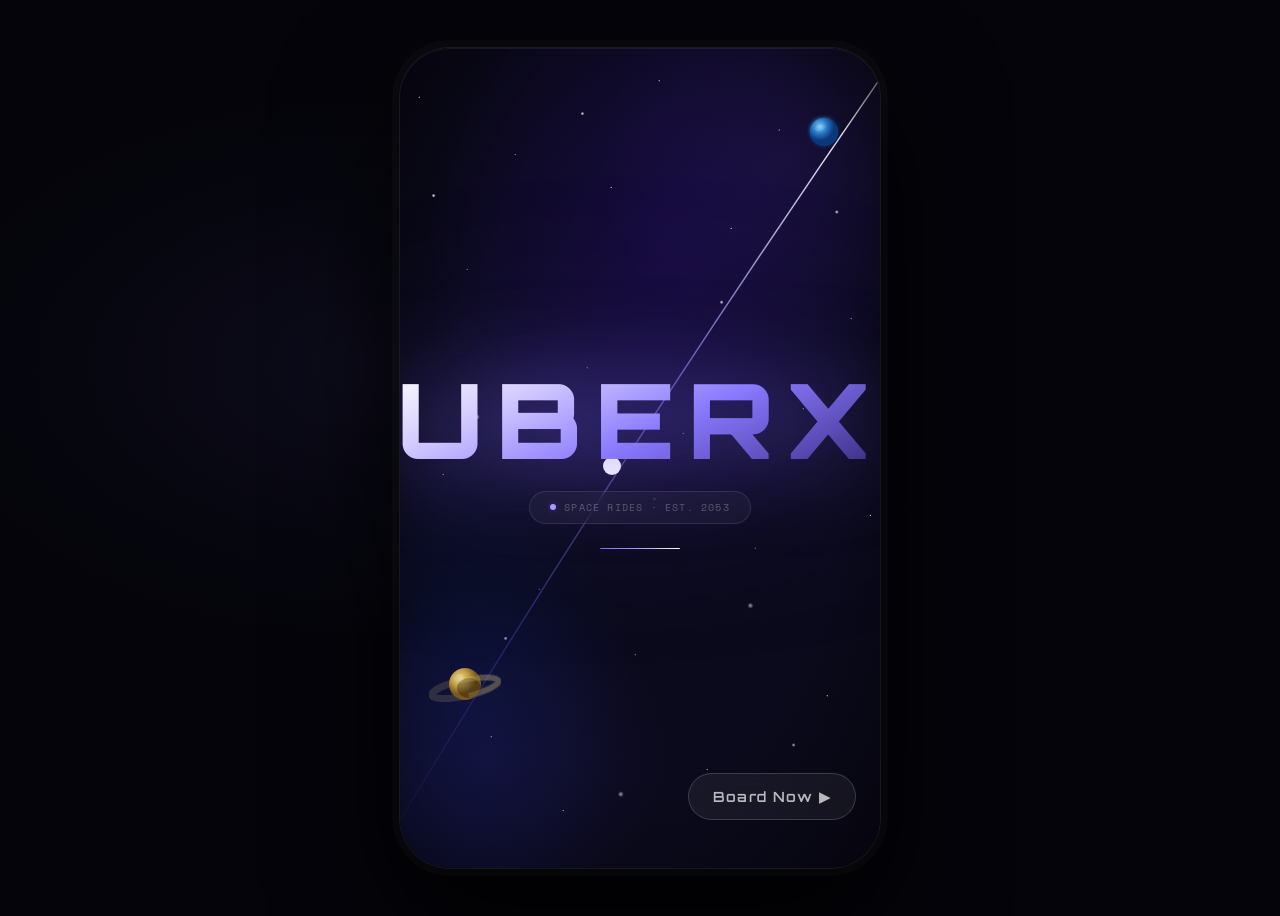
==== index.html @ f0573c27 ""index"" ====
<!DOCTYPE html>
<html lang="es">
<head>
  <meta charset="UTF-8">
  <meta name="viewport" content="width=device-width,initial-scale=1.0">
  <title>UberX × SpaceX</title>
  <link rel="stylesheet" href="css/app.css">
</head>
<body class="splash-page">
<main class="splash">
  <h1 class="visually-hidden">UberX × SpaceX — Space Rides</h1>

  <div class="splash__stars-sm" aria-hidden="true"></div>
  <div class="splash__stars-lg" aria-hidden="true"></div>
  <div class="splash__nebula-l" aria-hidden="true"></div>
  <div class="splash__nebula-r" aria-hidden="true"></div>

  <!-- SVG orbital -->
  <svg class="splash__svg" viewBox="0 0 480 820" fill="none" aria-hidden="true">
    <path d="M -70 890 Q 200 430 550 -70"
      stroke="url(#og)" stroke-width="1.5" stroke-linecap="round"
      stroke-dasharray="1300" stroke-dashoffset="1300"
      style="animation:orbitDraw 2.8s .4s var(--ease-out) forwards;"/>
    <path d="M -70 890 Q 200 430 550 -70"
      stroke="white" stroke-width=".4" stroke-linecap="round" opacity=".4"
      stroke-dasharray="90 1210" stroke-dashoffset="1300"
      style="animation:orbitDraw 2.8s .4s var(--ease-out) forwards;"/>
    <circle cx="212" cy="418" r="2.5" fill="white" opacity=".85"
      style="animation:fadeIn 1s 2.3s ease both,float 4s 3s ease-in-out infinite;"/>
    <circle cx="212" cy="418" r="9" fill="white" opacity=".10"
      style="animation:fadeIn 1s 2.3s ease both,float 4s 3s ease-in-out infinite;"/>
    <defs>
      <linearGradient id="og" x1="-70" y1="890" x2="550" y2="-70" gradientUnits="userSpaceOnUse">
        <stop offset="0%"   stop-color="transparent"/>
        <stop offset="22%"  stop-color="rgba(100,80,240,.18)"/>
        <stop offset="56%"  stop-color="rgba(160,140,255,.52)"/>
        <stop offset="83%"  stop-color="rgba(255,255,255,.90)"/>
        <stop offset="100%" stop-color="transparent"/>
      </linearGradient>
    </defs>
  </svg>

  <!-- Planeta Saturno decorativo -->
  <div class="splash__planet" aria-hidden="true">
    <svg viewBox="0 0 72 72" fill="none" xmlns="http://www.w3.org/2000/svg">
      <ellipse cx="36" cy="40" rx="34" ry="8" fill="none" stroke="rgba(200,180,120,.18)" stroke-width="7" transform="rotate(-12,36,40)"/>
      <circle cx="36" cy="36" r="16" fill="url(#saturnG)"/>
      <ellipse cx="40" cy="40" rx="12" ry="10" fill="rgba(0,0,0,.3)"/>
      <ellipse cx="36" cy="40" rx="34" ry="8" fill="none" stroke="rgba(210,190,130,.22)" stroke-width="5" stroke-dasharray="54 68" stroke-dashoffset="20" transform="rotate(-12,36,40)"/>
      <ellipse cx="30" cy="30" rx="6" ry="4" fill="rgba(255,255,255,.12)" transform="rotate(-15,30,30)"/>
      <defs>
        <radialGradient id="saturnG" cx="35%" cy="32%">
          <stop offset="0%"   stop-color="#e8d08a"/>
          <stop offset="50%"  stop-color="#c4a44a"/>
          <stop offset="100%" stop-color="#7a5820"/>
        </radialGradient>
      </defs>
    </svg>
  </div>

  <!-- Planeta pequeño -->
  <div class="splash__planet-sm" aria-hidden="true">
    <svg viewBox="0 0 36 36" fill="none" xmlns="http://www.w3.org/2000/svg">
      <circle cx="18" cy="18" r="14" fill="url(#pSmG)" filter="url(#ps)"/>
      <ellipse cx="14" cy="14" rx="5" ry="3" fill="rgba(255,255,255,.12)" transform="rotate(-20,14,14)"/>
      <defs>
        <radialGradient id="pSmG" cx="35%" cy="30%">
          <stop offset="0%"   stop-color="#7ecbf5"/>
          <stop offset="55%"  stop-color="#2475c4"/>
          <stop offset="100%" stop-color="#0d3878"/>
        </radialGradient>
        <filter id="ps"><feGaussianBlur stdDeviation="2" result="b"/><feMerge><feMergeNode in="b"/><feMergeNode in="SourceGraphic"/></feMerge></filter>
      </defs>
    </svg>
  </div>

  <!-- Logo + chip + barra -->
  <div class="splash__center">
    <p class="splash__logo">UBERX</p>
    <div class="splash__chip">
      <span class="splash__dot"></span>
      SPACE RIDES · EST. 2053
    </div>
    <div class="splash__bar-wrap">
      <div class="splash__bar"><div class="splash__bar-fill"></div></div>
    </div>
  </div>

  <a href="screens/home.html" class="splash__enter">Board Now ▶</a>
</main>
</body>
</html>
---- css/app.css ----
@import url('https://fonts.googleapis.com/css2?family=Orbitron:wght@400;500;600;700;800;900&family=Syne:wght@400;500;600;700;800&family=Space+Mono:ital,wght@0,400;0,700;1,400&display=swap');

/* ═══════════════════════════════════════════
   TOKENS & RESET
═══════════════════════════════════════════ */
:root {
    --bg-void: #04040a;
    --bg-deep: #070710;
    --bg-card: #0e0e1a;
    --bg-elevated: #141425;
    --bg-sheet: #0f0f1e;
    --glass: rgba(255, 255, 255, 0.05);
    --glass-md: rgba(255, 255, 255, 0.08);
    --glass-border: rgba(255, 255, 255, 0.09);
    --glass-border-bright: rgba(255, 255, 255, 0.18);
    --blur: 20px;
    --blur-sm: 10px;
    --accent: #7c6dfa;
    --accent-bright: #a89bff;
    --accent-dim: rgba(124, 109, 250, 0.2);
    --accent-glow: rgba(124, 109, 250, 0.4);
    --gold: #f0b429;
    --gold-dim: rgba(240, 180, 41, 0.12);
    --danger: #f05252;
    --text-0: #f4f4ff;
    --text-1: #9898b8;
    --text-2: #52526a;
    --font-display: 'Orbitron', monospace;
    --font-body: 'Syne', sans-serif;
    --font-mono: 'Space Mono', monospace;
    --fz-2xs: 0.625rem;
    --fz-xs: 0.75rem;
    --fz-sm: 0.875rem;
    --fz-md: 1rem;
    --fz-lg: 1.125rem;
    --fz-xl: 1.375rem;
    --fz-2xl: 1.75rem;
    --fz-3xl: 2.5rem;
    --fz-4xl: 3.5rem;
    --s1: .25rem;
    --s2: .5rem;
    --s3: .75rem;
    --s4: 1rem;
    --s5: 1.25rem;
    --s6: 1.5rem;
    --s7: 2rem;
    --s8: 2.5rem;
    --s9: 3rem;
    --s10: 4rem;
    --r-sm: 8px;
    --r-md: 14px;
    --r-lg: 20px;
    --r-xl: 28px;
    --r-full: 9999px;
    --ease-out: cubic-bezier(0.16, 1, 0.3, 1);
    --ease-spring: cubic-bezier(0.34, 1.56, 0.64, 1);
    --dur: 0.3s;
}

*,
*::before,
*::after {
    box-sizing: border-box;
    margin: 0;
    padding: 0;
}

html {
    font-size: 16px;
    -webkit-text-size-adjust: 100%;
}

body {
    font-family: var(--font-body);
    background: var(--bg-void);
    color: var(--text-0);
    line-height: 1.5;
    min-height: 100dvh;
    display: flex;
    justify-content: center;
    align-items: flex-start;
    -webkit-font-smoothing: antialiased;
}

a {
    color: inherit;
    text-decoration: none;
}

button {
    font-family: var(--font-body);
    cursor: pointer;
    border: none;
    background: none;
    color: inherit;
}

ul,
ol {
    list-style: none;
}

input {
    font-family: var(--font-body);
}

img,
svg {
    display: block;
    max-width: 100%;
}

/* ═══════════════════════════════════════════
   SHARED LAYOUT
═══════════════════════════════════════════ */
.device {
    width: 100%;
    max-width: 430px;
    min-height: 100dvh;
    background: var(--bg-deep);
    position: relative;
    overflow: hidden;
    display: flex;
    flex-direction: column;
}

.glass-card {
    background: var(--glass);
    backdrop-filter: blur(var(--blur));
    -webkit-backdrop-filter: blur(var(--blur));
    border: 1px solid var(--glass-border);
    border-radius: var(--r-xl);
}

/* ═══════════════════════════════════════════
   BUTTONS
═══════════════════════════════════════════ */
.btn-primary {
    display: inline-flex;
    align-items: center;
    justify-content: center;
    gap: var(--s2);
    background: var(--accent);
    color: #fff;
    font-family: var(--font-body);
    font-size: var(--fz-sm);
    font-weight: 700;
    letter-spacing: 0.03em;
    padding: var(--s3) var(--s6);
    border-radius: var(--r-full);
    border: none;
    cursor: pointer;
    transition: opacity var(--dur), transform var(--dur) var(--ease-spring), box-shadow var(--dur);
}

.btn-primary:hover {
    opacity: .9;
    transform: translateY(-1px);
    box-shadow: 0 8px 24px var(--accent-glow);
}

.btn-primary:active {
    transform: scale(0.97);
}

.btn-primary--full {
    width: 100%;
    padding: var(--s4);
    font-size: var(--fz-md);
    border-radius: var(--r-lg);
}

.btn-secondary {
    display: inline-flex;
    align-items: center;
    justify-content: center;
    gap: var(--s2);
    background: var(--glass);
    color: var(--text-0);
    font-size: var(--fz-sm);
    font-weight: 600;
    padding: var(--s3) var(--s6);
    border-radius: var(--r-full);
    border: 1px solid var(--glass-border-bright);
    backdrop-filter: blur(var(--blur-sm));
    transition: background var(--dur), border-color var(--dur), transform var(--dur) var(--ease-spring);
    cursor: pointer;
}

.btn-secondary:hover {
    background: var(--glass-md);
    border-color: var(--accent-bright);
    transform: translateY(-1px);
}

.btn-back {
    width: 38px;
    height: 38px;
    display: flex;
    align-items: center;
    justify-content: center;
    border-radius: var(--r-full);
    background: var(--glass);
    border: 1px solid var(--glass-border);
    color: var(--text-0);
    text-decoration: none;
    transition: background var(--dur), transform var(--dur) var(--ease-spring);
    flex-shrink: 0;
}

.btn-back:hover {
    background: var(--glass-md);
    transform: scale(1.05);
}

/* ═══════════════════════════════════════════
   BADGES
═══════════════════════════════════════════ */
.badge {
    display: inline-flex;
    align-items: center;
    padding: 3px 10px;
    border-radius: var(--r-full);
    font-size: var(--fz-2xs);
    font-weight: 700;
    letter-spacing: 0.06em;
    text-transform: uppercase;
}

.badge--gold {
    background: var(--gold-dim);
    color: var(--gold);
    border: 1px solid rgba(240, 180, 41, 0.3);
}

.badge--accent {
    background: var(--accent-dim);
    color: var(--accent-bright);
    border: 1px solid rgba(124, 109, 250, 0.3);
}

/* ═══════════════════════════════════════════
   SEARCH
═══════════════════════════════════════════ */
.search-wrap {
    position: relative;
}

.search-wrap__icon {
    position: absolute;
    left: var(--s4);
    top: 50%;
    transform: translateY(-50%);
    color: var(--text-2);
    pointer-events: none;
    width: 16px;
    height: 16px;
}

.search-input {
    width: 100%;
    background: var(--bg-card);
    border: 1px solid var(--glass-border);
    border-radius: var(--r-full);
    padding: var(--s3) var(--s4) var(--s3) calc(var(--s4) + 20px + var(--s2));
    color: var(--text-0);
    font-size: var(--fz-sm);
    outline: none;
    transition: border-color var(--dur);
}

.search-input::placeholder {
    color: var(--text-2);
}

.search-input:focus {
    border-color: var(--accent);
}

/* ═══════════════════════════════════════════
   SCREEN HEADER
═══════════════════════════════════════════ */
.screen-header {
    display: flex;
    align-items: center;
    padding: var(--s6) var(--s6) var(--s4);
    gap: var(--s3);
}

.screen-header__title {
    flex: 1;
    text-align: center;
    font-family: var(--font-display);
    font-size: var(--fz-lg);
    font-weight: 600;
    letter-spacing: 0.05em;
}

.screen-header__spacer {
    width: 38px;
    flex-shrink: 0;
}

/* ═══════════════════════════════════════════
   BOTTOM NAV
═══════════════════════════════════════════ */
.bottom-nav {
    display: flex;
    align-items: center;
    background: var(--bg-card);
    border-top: 1px solid var(--glass-border);
}

.bottom-nav__item {
    flex: 1;
    display: flex;
    flex-direction: column;
    align-items: center;
    gap: 4px;
    padding: var(--s3) var(--s2);
    font-size: var(--fz-2xs);
    font-weight: 700;
    letter-spacing: 0.08em;
    text-transform: uppercase;
    color: var(--text-2);
    text-decoration: none;
    transition: color var(--dur);
}

.bottom-nav__item svg {
    width: 20px;
    height: 20px;
}

.bottom-nav__item[aria-current="page"] {
    color: var(--accent-bright);
}

.bottom-nav__divider {
    width: 1px;
    height: 20px;
    background: var(--glass-border);
}

/* ═══════════════════════════════════════════
   UTILITIES
═══════════════════════════════════════════ */
.visually-hidden {
    position: absolute;
    width: 1px;
    height: 1px;
    padding: 0;
    margin: -1px;
    overflow: hidden;
    clip: rect(0, 0, 0, 0);
    border: 0;
}

:focus-visible {
    outline: 2px solid var(--accent);
    outline-offset: 3px;
}

::-webkit-scrollbar {
    width: 3px;
}

::-webkit-scrollbar-thumb {
    background: var(--glass-border);
    border-radius: var(--r-full);
}

/* ═══════════════════════════════════════════
   KEYFRAMES
═══════════════════════════════════════════ */
@keyframes fadeUp {
    from {
        opacity: 0;
        transform: translateY(28px);
    }

    to {
        opacity: 1;
        transform: translateY(0);
    }
}

@keyframes fadeIn {
    from {
        opacity: 0;
    }

    to {
        opacity: 1;
    }
}

@keyframes orbitDraw {
    from {
        stroke-dashoffset: 1200;
    }

    to {
        stroke-dashoffset: 0;
    }
}

@keyframes loadBar {
    from {
        width: 0%;
    }

    to {
        width: 100%;
    }
}

@keyframes pulse {

    0%,
    100% {
        opacity: 1;
    }

    50% {
        opacity: 0.3;
    }
}

@keyframes float {

    0%,
    100% {
        transform: translateY(0);
    }

    50% {
        transform: translateY(-6px);
    }
}

@keyframes shimmer {
    0% {
        background-position: -200% center;
    }

    100% {
        background-position: 200% center;
    }
}

@keyframes twinkle {
    0% {
        opacity: 0.4;
    }

    100% {
        opacity: 1;
    }
}

@keyframes nebula {
    0% {
        transform: scale(1) rotate(0deg);
    }

    100% {
        transform: scale(1.15) rotate(20deg);
    }
}
/* ═══════════════════════════════════════════
   RESPONSIVE GLOBAL
═══════════════════════════════════════════ */
@media(min-width:768px) {
    body {
        background: radial-gradient(ellipse 60% 50% at 30% 40%, rgba(124, 109, 250, 0.07) 0%, transparent 60%), #04040a;
        align-items: center;
        min-height: 100dvh;
        padding: var(--s9) 0;
    }

    .device {
        border-radius: 48px;
        min-height: 820px;
        box-shadow: 0 0 0 1px rgba(255, 255, 255, 0.07), 0 0 0 8px rgba(255, 255, 255, 0.02), 0 48px 120px rgba(0, 0, 0, 0.85), inset 0 1px 0 rgba(255, 255, 255, 0.07);
    }
}

@media(max-width:480px) {
    .device {
        max-width: 100%;
        border-radius: 0;
    }

    .btn-primary--full {
        width: 100%;
    }

    .screen-header {
        padding: var(--s5) var(--s5) var(--s3);
    }
}

@media(min-width:1280px) {
    .device {
        min-width: 420px;
        max-width: 480px;
    }
}
/* ═══════════════════════════════════════════
   SPLASH SCREEN (index.html)
═══════════════════════════════════════════ */
.splash {
    width: 100%;
    max-width: 480px;
    min-height: 100dvh;
    position: relative;
    display: flex;
    align-items: center;
    justify-content: center;
    overflow: hidden;
    background:
        radial-gradient(ellipse 90% 70% at 55% 25%, #160b3e 0%, transparent 55%),
        radial-gradient(ellipse 60% 55% at 15% 80%, #091030 0%, transparent 55%),
        radial-gradient(ellipse 100% 100% at 50% 50%, #0b0a1c 40%, #000 100%);
}

.splash__stars-sm {
    position: absolute;
    inset: 0;
    pointer-events: none;
    background-image:
        radial-gradient(1px 1px at 4% 6%, rgba(255, 255, 255, .95) 0%, transparent 100%),
        radial-gradient(1px 1px at 9% 52%, rgba(255, 255, 255, .70) 0%, transparent 100%),
        radial-gradient(1px 1px at 14% 27%, rgba(255, 255, 255, .55) 0%, transparent 100%),
        radial-gradient(1px 1px at 19% 84%, rgba(255, 255, 255, .80) 0%, transparent 100%),
        radial-gradient(1px 1px at 24% 13%, rgba(255, 255, 255, .60) 0%, transparent 100%),
        radial-gradient(1px 1px at 29% 66%, rgba(255, 255, 255, .45) 0%, transparent 100%),
        radial-gradient(1px 1px at 34% 93%, rgba(255, 255, 255, .75) 0%, transparent 100%),
        radial-gradient(1px 1px at 39% 39%, rgba(255, 255, 255, .55) 0%, transparent 100%),
        radial-gradient(1px 1px at 44% 17%, rgba(255, 255, 255, .90) 0%, transparent 100%),
        radial-gradient(1px 1px at 49% 74%, rgba(255, 255, 255, .60) 0%, transparent 100%),
        radial-gradient(1px 1px at 54% 4%, rgba(255, 255, 255, .85) 0%, transparent 100%),
        radial-gradient(1px 1px at 59% 47%, rgba(255, 255, 255, .50) 0%, transparent 100%),
        radial-gradient(1px 1px at 64% 88%, rgba(255, 255, 255, .70) 0%, transparent 100%),
        radial-gradient(1px 1px at 69% 22%, rgba(255, 255, 255, .95) 0%, transparent 100%),
        radial-gradient(1px 1px at 74% 61%, rgba(255, 255, 255, .55) 0%, transparent 100%),
        radial-gradient(1px 1px at 79% 10%, rgba(255, 255, 255, .80) 0%, transparent 100%),
        radial-gradient(1px 1px at 84% 44%, rgba(255, 255, 255, .65) 0%, transparent 100%),
        radial-gradient(1px 1px at 89% 79%, rgba(255, 255, 255, .90) 0%, transparent 100%),
        radial-gradient(1px 1px at 94% 33%, rgba(255, 255, 255, .70) 0%, transparent 100%),
        radial-gradient(1px 1px at 98% 57%, rgba(255, 255, 255, .85) 0%, transparent 100%);
    animation: twinkle 7s ease-in-out infinite alternate;
}

.splash__stars-lg {
    position: absolute;
    inset: 0;
    pointer-events: none;
    background-image:
        radial-gradient(2px 2px at 7% 18%, rgba(255, 255, 255, .95) 0%, transparent 100%),
        radial-gradient(2px 2px at 22% 72%, rgba(200, 210, 255, .90) 0%, transparent 100%),
        radial-gradient(2px 2px at 38% 8%, rgba(255, 255, 255, .85) 0%, transparent 100%),
        radial-gradient(2px 2px at 53% 55%, rgba(200, 210, 255, .80) 0%, transparent 100%),
        radial-gradient(2px 2px at 67% 31%, rgba(255, 255, 255, .90) 0%, transparent 100%),
        radial-gradient(2px 2px at 82% 85%, rgba(200, 210, 255, .85) 0%, transparent 100%),
        radial-gradient(2px 2px at 91% 20%, rgba(255, 255, 255, .95) 0%, transparent 100%),
        radial-gradient(3px 3px at 16% 45%, rgba(255, 255, 255, .7) 0%, transparent 100%),
        radial-gradient(3px 3px at 73% 68%, rgba(220, 230, 255, .65) 0%, transparent 100%),
        radial-gradient(3px 3px at 46% 91%, rgba(255, 255, 255, .6) 0%, transparent 100%);
    animation: twinkle 5s 1s ease-in-out infinite alternate;
}

.splash__nebula-l {
    position: absolute;
    width: 380px;
    height: 380px;
    bottom: -80px;
    left: -100px;
    background: radial-gradient(circle, rgba(60, 40, 160, .18) 0%, transparent 65%);
    border-radius: 50%;
    pointer-events: none;
    animation: nebula 12s ease-in-out infinite alternate;
}

.splash__nebula-r {
    position: absolute;
    width: 420px;
    height: 420px;
    top: -100px;
    right: -120px;
    background: radial-gradient(circle, rgba(100, 60, 220, .12) 0%, transparent 65%);
    border-radius: 50%;
    pointer-events: none;
    animation: nebula 9s 2s ease-in-out infinite alternate-reverse;
}

.splash__svg {
    position: absolute;
    inset: 0;
    width: 100%;
    height: 100%;
    z-index: 1;
}

.splash__planet {
    position: absolute;
    bottom: 18%;
    left: 6%;
    z-index: 1;
    pointer-events: none;
    animation: float 6s ease-in-out infinite;
}

.splash__planet svg {
    width: 72px;
    height: 72px;
}

.splash__planet-sm {
    position: absolute;
    top: 8%;
    right: 8%;
    z-index: 1;
    pointer-events: none;
    animation: float 8s 1s ease-in-out infinite;
}

.splash__planet-sm svg {
    width: 36px;
    height: 36px;
}

.splash__center {
    position: relative;
    z-index: 2;
    display: flex;
    flex-direction: column;
    align-items: center;
    gap: var(--s1);
}

.splash__logo {
    font-family: var(--font-display);
    font-size: clamp(4.5rem, 22vw, 6.5rem);
    font-weight: 900;
    letter-spacing: .12em;
    line-height: 1;
    color: transparent;
    background: linear-gradient(155deg, #ffffff 0%, #d4ccff 25%, #8b7bff 55%, rgba(90, 65, 200, .5) 100%);
    -webkit-background-clip: text;
    background-clip: text;
    filter: drop-shadow(0 0 45px rgba(120, 100, 255, .65)) drop-shadow(0 0 90px rgba(100, 80, 220, .3));
    animation: fadeUp .9s .1s var(--ease-out) both;
    user-select: none;
}

.splash__chip {
    display: flex;
    align-items: center;
    gap: var(--s2);
    background: rgba(255, 255, 255, .04);
    border: 1px solid rgba(255, 255, 255, .10);
    border-radius: var(--r-full);
    padding: var(--s2) var(--s5);
    font-family: var(--font-mono);
    font-size: var(--fz-2xs);
    color: rgba(255, 255, 255, .28);
    letter-spacing: .12em;
    backdrop-filter: blur(12px);
    margin-top: var(--s4);
    animation: fadeUp .9s .5s var(--ease-out) both;
}

.splash__dot {
    width: 6px;
    height: 6px;
    border-radius: 50%;
    background: var(--accent-bright);
    box-shadow: 0 0 8px var(--accent-glow);
    animation: pulse 2.5s ease-in-out infinite;
}

.splash__bar-wrap {
    margin-top: var(--s5);
    display: flex;
    flex-direction: column;
    align-items: center;
    gap: 6px;
    animation: fadeUp .9s .7s var(--ease-out) both;
}

.splash__bar {
    width: 80px;
    height: 1.5px;
    background: rgba(255, 255, 255, .06);
    border-radius: var(--r-full);
    overflow: hidden;
}

.splash__bar-fill {
    height: 100%;
    background: linear-gradient(90deg, var(--accent), var(--accent-bright), #fff);
    border-radius: var(--r-full);
    width: 0%;
    animation: loadBar 3.5s 1s var(--ease-out) forwards;
}

.splash__enter {
    position: absolute;
    bottom: var(--s9);
    right: var(--s6);
    z-index: 3;
    display: flex;
    align-items: center;
    gap: var(--s3);
    padding: var(--s3) var(--s6);
    background: rgba(255, 255, 255, .06);
    border: 1px solid rgba(255, 255, 255, .16);
    border-radius: var(--r-full);
    color: rgba(255, 255, 255, .70);
    font-family: var(--font-display);
    font-size: var(--fz-sm);
    font-weight: 600;
    letter-spacing: .1em;
    backdrop-filter: blur(16px);
    text-decoration: none;
    transition: color var(--dur), border-color var(--dur), background var(--dur), box-shadow var(--dur);
    animation: fadeUp .9s 2.2s var(--ease-out) both;
}

.splash__enter:hover {
    color: #fff;
    border-color: var(--accent);
    background: var(--accent-dim);
    box-shadow: 0 0 30px var(--accent-glow);
}

@media(min-width:768px) {
    body.splash-page {
        display: flex;
        justify-content: center;
        align-items: center;
        min-height: 100dvh;
        padding: var(--s9) 0;
    }

    .splash {
        border-radius: 50px;
        min-height: 820px;
        box-shadow: 0 0 0 1px rgba(255, 255, 255, .07), 0 0 0 8px rgba(255, 255, 255, .02), 0 50px 120px rgba(0, 0, 0, .9), inset 0 1px 0 rgba(255, 255, 255, .06);
    }
}

@media(min-width:1280px) {
    .splash {
        min-width: 420px;
        max-width: 480px;
    }
}
/* ═══════════════════════════════════════════
   HOME SCREEN
═══════════════════════════════════════════ */
.home {
    display: flex;
    flex-direction: column;
    min-height: 100dvh;
}

.home__scroll {
    flex: 1;
    overflow-y: auto;
    padding-bottom: var(--s4);
}

.home-header {
    display: flex;
    align-items: center;
    justify-content: space-between;
    padding: var(--s6) var(--s6) var(--s4);
}

.home-header__user {
    display: flex;
    align-items: center;
    gap: var(--s3);
}

.avatar {
    width: 46px;
    height: 46px;
    border-radius: var(--r-full);
    flex-shrink: 0;
    border: 2px solid rgba(124, 109, 250, .4);
    box-shadow: 0 0 18px rgba(124, 109, 250, .28);
    overflow: hidden;
    background: var(--bg-elevated);
}

.avatar svg {
    width: 100%;
    height: 100%;
    display: block;
}

.home-header__name {
    font-family: var(--font-display);
    font-size: var(--fz-md);
    font-weight: 600;
    letter-spacing: .03em;
}

.home-header__sub {
    font-size: var(--fz-xs);
    color: var(--text-2);
    margin-top: 2px;
}

.safety {
    margin: 0 var(--s6) var(--s5);
    background: linear-gradient(135deg, rgba(22, 14, 50, .9), rgba(30, 14, 55, .9));
    border: 1px solid rgba(124, 109, 250, .2);
    border-radius: var(--r-xl);
    padding: var(--s5);
    display: flex;
    align-items: center;
    gap: var(--s4);
    position: relative;
    overflow: hidden;
}

.safety::before {
    content: '';
    position: absolute;
    top: -30px;
    right: -30px;
    width: 120px;
    height: 120px;
    border-radius: 50%;
    background: radial-gradient(circle, rgba(124, 109, 250, .15) 0%, transparent 70%);
    pointer-events: none;
}

.safety__text {
    flex: 1;
}

.safety__title {
    font-weight: 700;
    font-size: var(--fz-sm);
    line-height: 1.35;
    margin-bottom: var(--s1);
}

.safety__link {
    font-size: var(--fz-xs);
    color: var(--text-1);
    display: flex;
    align-items: center;
    gap: 4px;
    transition: color var(--dur);
}

.safety__link:hover {
    color: var(--accent-bright);
}

.safety__emoji {
    font-size: 3rem;
    flex-shrink: 0;
    filter: drop-shadow(0 0 12px rgba(124, 109, 250, .5));
    animation: float 4s ease-in-out infinite;
}

.quick {
    padding: 0 var(--s6) var(--s5);
}

.quick__grid {
    display: grid;
    grid-template-columns: repeat(3, 1fr);
    gap: var(--s3);
}

.quick-btn {
    background: var(--bg-card);
    border: 1px solid var(--glass-border);
    border-radius: var(--r-xl);
    padding: var(--s5) var(--s3);
    display: flex;
    flex-direction: column;
    align-items: center;
    gap: var(--s2);
    text-decoration: none;
    color: var(--text-0);
    transition: background var(--dur), border-color var(--dur), transform var(--dur) var(--ease-spring), box-shadow var(--dur);
}

.quick-btn:hover {
    background: var(--bg-elevated);
    border-color: var(--accent);
    transform: translateY(-3px);
    box-shadow: 0 12px 32px rgba(0, 0, 0, .4);
}

.quick-btn__icon {
    font-size: 1.8rem;
    line-height: 1;
}

.quick-btn__label {
    font-size: var(--fz-xs);
    font-weight: 700;
    letter-spacing: .04em;
    text-transform: uppercase;
}

.home-search {
    padding: 0 var(--s6) var(--s5);
}

.search-bar {
    display: flex;
    align-items: center;
    background: var(--bg-card);
    border: 1px solid var(--glass-border);
    border-radius: var(--r-xl);
    padding: var(--s3) var(--s4);
    gap: var(--s3);
    transition: border-color var(--dur);
}

.search-bar:focus-within {
    border-color: var(--accent);
}

.search-bar__input {
    flex: 1;
    background: none;
    border: none;
    outline: none;
    color: var(--text-0);
    font-size: var(--fz-sm);
}

.search-bar__input::placeholder {
    color: var(--text-2);
}

.search-bar__time {
    display: flex;
    align-items: center;
    gap: var(--s1);
    background: var(--bg-elevated);
    border: 1px solid var(--glass-border);
    border-radius: var(--r-full);
    padding: var(--s1) var(--s3);
    font-size: var(--fz-xs);
    color: var(--text-1);
    white-space: nowrap;
    cursor: pointer;
    font-family: var(--font-mono);
}

.destinations {
    padding: 0 var(--s6);
}

.destinations__label {
    font-family: var(--font-mono);
    font-size: var(--fz-2xs);
    color: var(--text-2);
    letter-spacing: .15em;
    text-transform: uppercase;
    margin-bottom: var(--s4);
}

.dest-item {
    display: flex;
    align-items: center;
    gap: var(--s4);
    padding: var(--s4) 0;
    border-bottom: 1px solid var(--glass-border);
    text-decoration: none;
    color: var(--text-0);
    transition: padding-left var(--dur) var(--ease-out);
}

.dest-item:last-child {
    border-bottom: none;
}

.dest-item:hover {
    padding-left: var(--s2);
}

.dest-item__planet {
    width: 48px;
    height: 48px;
    border-radius: var(--r-full);
    background: var(--bg-elevated);
    border: 1px solid var(--glass-border);
    display: flex;
    align-items: center;
    justify-content: center;
    font-size: 1.8rem;
    flex-shrink: 0;
}

.dest-item__info {
    flex: 1;
}

.dest-item__name {
    font-weight: 700;
    font-size: var(--fz-sm);
}

.dest-item__sub {
    font-size: var(--fz-xs);
    color: var(--text-2);
    margin-top: 2px;
    font-family: var(--font-mono);
}

.dest-item__arrow {
    color: var(--text-2);
}

@media(max-width:480px) {

    .home-header,
    .quick,
    .home-search,
    .destinations {
        padding-left: var(--s5);
        padding-right: var(--s5);
    }

    .safety {
        margin-left: var(--s5);
        margin-right: var(--s5);
    }

    .quick-btn {
        padding: var(--s4) var(--s2);
    }
}

/* ═══════════════════════════════════════════
   TRAVEL SCREEN
═══════════════════════════════════════════ */
/* RESET */
* {
    margin: 0;
    padding: 0;
    box-sizing: border-box;
}

/* MAPA */
.space-map {
    position: relative;
    width: 100%;
    height: 60vh;
    background: url('https://i.imgur.com/9QZ7Z6F.jpg') center/cover no-repeat;
    overflow: hidden;
}

/* BOTÓN BACK */
.btn-back {
    position: absolute;
    top: 15px;
    left: 15px;
    background: rgba(0, 0, 0, .6);
    padding: 8px;
    border-radius: 50%;
    color: #fff;
}

/* SVG (línea y cohete) */
.space-map__svg {
    position: absolute;
    width: 100%;
    height: 100%;
    pointer-events: none;
    z-index: 1;
}

/* PLANETAS */
.planet-img-earth,
.planet-img-mars {
    position: absolute;
    width: 60px;
    height: 60px;
    border-radius: 50%;
    object-fit: cover;
    z-index: 2;
}

/* Tierra (abajo izquierda) */
.planet-img-earth {
    bottom: 70px;
    left: 40px;
}

/* Marte (arriba derecha) */
.planet-img-mars {
    top: 60px;
    right: 40px;
}

/* LABELS */
.planet-chip {
    position: absolute;
    background: rgba(20, 20, 30, 0.8);
    backdrop-filter: blur(10px);
    padding: 8px 14px;
    border-radius: 20px;
    color: #fff;
    font-size: 14px;
    display: flex;
    align-items: center;
    gap: 6px;
}

/* Label Tierra */
.planet-chip--earth {
    bottom: 40px;
    left: 110px;
}

/* Label Marte */
.planet-chip--mars {
    top: 100px;
    right: 110px;
}

/* ANIMACIÓN COHETE */
@keyframes float {

    0%,
    100% {
        transform: translateY(0);
    }

    50% {
        transform: translateY(-6px);
    }
}

/* Bottom sheet inputs */
#sheet-toggle,
#ship-1,
#ship-2,
#ship-3 {
    display: none;
}

.sheet {
    position: absolute;
    bottom: 0;
    left: 0;
    right: 0;
    background: var(--bg-sheet);
    border-top: 1px solid var(--glass-border);
    border-radius: var(--r-xl) var(--r-xl) 0 0;
    z-index: 20;
}

.sheet__handle-wrap {
    display: block;
    cursor: pointer;
    padding: var(--s3) 0 0;
}

.sheet__handle {
    width: 40px;
    height: 4px;
    background: rgba(255, 255, 255, .2);
    border-radius: var(--r-full);
    margin: 0 auto var(--s2);
}

.sheet__warning {
    text-align: center;
    font-size: var(--fz-xs);
    color: var(--text-2);
    padding: 0 var(--s6) var(--s3);
    border-bottom: 1px solid var(--glass-border);
}

.sheet-list {
    display: flex;
    flex-direction: column;
}

.sheet-detail {
    display: none;
}

#sheet-toggle:checked~.sheet .sheet-list {
    display: none;
}

#sheet-toggle:checked~.sheet .sheet-detail {
    display: flex;
    flex-direction: column;
}

.ship-label {
    display: flex;
    align-items: center;
    gap: var(--s4);
    padding: var(--s4) var(--s6);
    border-bottom: 1px solid var(--glass-border);
    cursor: pointer;
    position: relative;
    transition: background var(--dur);
}

.ship-label:hover {
    background: var(--glass);
}

#ship-1:checked~.sheet .ship-label[for="ship-1"],
#ship-2:checked~.sheet .ship-label[for="ship-2"],
#ship-3:checked~.sheet .ship-label[for="ship-3"] {
    background: rgba(124, 109, 250, .08);
    border-left: 3px solid var(--accent);
}

.ship-label--d {
    background: rgba(124, 109, 250, .08);
    border-left: 3px solid var(--accent);
}

#ship-2:checked~.sheet .ship-label--d,
#ship-3:checked~.sheet .ship-label--d {
    background: transparent;
    border-left: 1px solid transparent;
}

.ship-label__icon {
    width: 46px;
    height: 46px;
    border-radius: var(--r-md);
    background: var(--bg-elevated);
    border: 1px solid var(--glass-border);
    display: flex;
    align-items: center;
    justify-content: center;
    font-size: 1.5rem;
    flex-shrink: 0;
}

.ship-label__info {
    flex: 1;
}

.ship-label__name {
    font-weight: 700;
    font-size: var(--fz-md);
}

.ship-label__date {
    font-family: var(--font-mono);
    font-size: var(--fz-2xs);
    color: var(--text-1);
    margin-top: 3px;
}

.ship-label__price {
    display: flex;
    align-items: center;
    gap: 6px;
    font-weight: 700;
    font-size: var(--fz-lg);
    font-family: var(--font-mono);
}

.price-icon {
    width: 22px;
    height: 22px;
    border-radius: var(--r-full);
    background: linear-gradient(135deg, var(--accent), var(--accent-bright));
    display: flex;
    align-items: center;
    justify-content: center;
    font-size: .65rem;
    color: #fff;
    font-weight: 700;
    flex-shrink: 0;
}

.ship-label__radio {
    position: absolute;
    top: 50%;
    right: var(--s5);
    transform: translateY(-50%);
    width: 20px;
    height: 20px;
    border-radius: 50%;
    border: 2px solid rgba(255, 255, 255, .2);
    flex-shrink: 0;
    transition: border-color var(--dur), background var(--dur);
}

#ship-1:checked~.sheet .ship-label[for="ship-1"] .ship-label__radio,
#ship-2:checked~.sheet .ship-label[for="ship-2"] .ship-label__radio,
#ship-3:checked~.sheet .ship-label[for="ship-3"] .ship-label__radio,
.ship-label--d .ship-label__radio {
    border-color: var(--accent);
    background: var(--accent);
}

#ship-2:checked~.sheet .ship-label--d .ship-label__radio,
#ship-3:checked~.sheet .ship-label--d .ship-label__radio {
    border-color: rgba(255, 255, 255, .2);
    background: transparent;
}

.ship-label__radio-check {
    display: none;
    position: absolute;
    top: 50%;
    left: 50%;
    transform: translate(-50%, -50%);
}

#ship-1:checked~.sheet .ship-label[for="ship-1"] .ship-label__radio-check,
#ship-2:checked~.sheet .ship-label[for="ship-2"] .ship-label__radio-check,
#ship-3:checked~.sheet .ship-label[for="ship-3"] .ship-label__radio-check,
.ship-label--d .ship-label__radio-check {
    display: block;
}

#ship-2:checked~.sheet .ship-label--d .ship-label__radio-check,
#ship-3:checked~.sheet .ship-label--d .ship-label__radio-check {
    display: none;
}

.detail-img {
    font-size: 5.5rem;
    text-align: center;
    padding: var(--s5) 0 var(--s2);
    animation: float 3s ease-in-out infinite;
    cursor: pointer;
}

.detail-body {
    padding: 0 var(--s6) var(--s3);
}

.detail-row {
    display: flex;
    align-items: center;
    justify-content: space-between;
}

.detail-name {
    font-family: var(--font-display);
    font-size: var(--fz-xl);
    font-weight: 700;
    letter-spacing: .04em;
}

.detail-price {
    display: flex;
    align-items: center;
    gap: var(--s2);
    font-family: var(--font-mono);
    font-size: var(--fz-xl);
    font-weight: 700;
}

.detail-meta {
    font-family: var(--font-mono);
    font-size: var(--fz-2xs);
    color: var(--text-1);
    margin-top: var(--s1);
    letter-spacing: .05em;
}

.sheet-actions {
    padding: var(--s4) var(--s6);
    display: flex;
    flex-direction: column;
    gap: var(--s3);
    border-top: 1px solid var(--glass-border);
}

.wallet-btn {
    display: flex;
    align-items: center;
    justify-content: space-between;
    padding: var(--s3) var(--s5);
    background: var(--glass);
    border: 1px solid var(--glass-border-bright);
    border-radius: var(--r-xl);
    color: var(--text-0);
    font-weight: 700;
    font-size: var(--fz-sm);
    cursor: pointer;
    text-decoration: none;
    transition: border-color var(--dur), background var(--dur), box-shadow var(--dur);
}

.wallet-btn:hover {
    border-color: var(--accent);
    background: var(--accent-dim);
    box-shadow: 0 0 20px var(--accent-glow);
}

.wallet-btn__l {
    display: flex;
    align-items: center;
    gap: var(--s3);
}

.swipe-wrap {
    position: relative;
    height: 56px;
    background: var(--bg-elevated);
    border: 1px solid var(--glass-border);
    border-radius: var(--r-full);
    overflow: hidden;
}

.swipe-wrap input[type="range"] {
    position: absolute;
    inset: 0;
    width: 100%;
    height: 100%;
    opacity: 0;
    cursor: grab;
    z-index: 4;
    margin: 0;
    appearance: none;
}

.swipe-wrap input[type="range"]:active {
    cursor: grabbing;
}

.swipe-track {
    position: absolute;
    left: 0;
    top: 0;
    bottom: 0;
    width: 56px;
    background: linear-gradient(90deg, rgba(124, 109, 250, .3), transparent);
    border-radius: var(--r-full);
    pointer-events: none;
    z-index: 1;
}

.swipe-thumb {
    position: absolute;
    left: 5px;
    top: 50%;
    transform: translateY(-50%);
    width: 46px;
    height: 46px;
    border-radius: 50%;
    background: linear-gradient(135deg, var(--accent), var(--accent-bright));
    display: flex;
    align-items: center;
    justify-content: center;
    box-shadow: 0 0 18px var(--accent-glow);
    z-index: 2;
    pointer-events: none;
    transition: left .08s linear, background .25s;
}

.swipe-label {
    position: absolute;
    inset: 0;
    display: flex;
    align-items: center;
    justify-content: center;
    font-weight: 700;
    font-size: var(--fz-xs);
    color: var(--text-2);
    letter-spacing: .06em;
    text-transform: uppercase;
    padding-left: 62px;
    pointer-events: none;
    z-index: 3;
    transition: opacity .2s;
}

@media(max-width:480px) {
    .sheet-actions {
        padding: var(--s4) var(--s5);
    }

    .ship-label {
        padding: var(--s4) var(--s4);
    }
}

@media(min-width:768px) {
    body.travel-page {
        background: radial-gradient(ellipse 60% 50% at 30% 40%, rgba(124, 109, 250, .07) 0%, transparent 60%), #000;
        display: flex;
        justify-content: center;
        align-items: center;
        min-height: 100dvh;
        padding: var(--s9) 0;
    }

    body.travel-page .device {
        border-radius: 48px;
        min-height: 820px;
        box-shadow: 0 0 0 1px rgba(255, 255, 255, .07), 0 48px 120px rgba(0, 0, 0, .9);
    }
}

@media(min-width:1280px) {
    body.travel-page .device {
        min-width: 420px;
        max-width: 480px;
    }
}

/* ═══════════════════════════════════════════
   BOOKING SCREEN
═══════════════════════════════════════════ */
.booking {
    display: flex;
    flex-direction: column;
    min-height: 100dvh;
}

.booking__scroll {
    flex: 1;
    overflow-y: auto;
    padding: 0 var(--s6) 100px;
}

.trip-card {
    background: linear-gradient(135deg, rgba(20, 12, 55, .95) 0%, rgba(30, 15, 65, .95) 100%);
    border: 1px solid rgba(124, 109, 250, .25);
    border-radius: var(--r-xl);
    padding: var(--s6);
    margin-bottom: var(--s5);
    position: relative;
    overflow: hidden;
}

.trip-card::before {
    content: '';
    position: absolute;
    top: -40px;
    right: -40px;
    width: 150px;
    height: 150px;
    border-radius: 50%;
    background: radial-gradient(circle, rgba(124, 109, 250, .2) 0%, transparent 70%);
    pointer-events: none;
}

.trip-route {
    display: flex;
    align-items: center;
    justify-content: space-between;
    margin-bottom: var(--s5);
}

.trip-planet {
    display: flex;
    flex-direction: column;
    align-items: center;
    gap: var(--s1);
}

.trip-planet__emoji {
    font-size: 2.8rem;
    line-height: 1;
    animation: float 4s ease-in-out infinite;
}

.trip-planet__name {
    font-family: var(--font-display);
    font-size: var(--fz-sm);
    font-weight: 700;
    letter-spacing: .05em;
}

.trip-arrow {
    color: var(--accent-bright);
    font-size: 1.4rem;
    font-family: var(--font-mono);
}

.trip-grid {
    display: grid;
    grid-template-columns: 1fr 1fr;
    gap: var(--s3);
}

.trip-stat__label {
    font-family: var(--font-mono);
    font-size: var(--fz-2xs);
    color: var(--text-2);
    letter-spacing: .08em;
    text-transform: uppercase;
}

.trip-stat__value {
    font-family: var(--font-mono);
    font-size: var(--fz-sm);
    font-weight: 700;
    margin-top: 3px;
}

.trip-stat__value--accent {
    color: var(--accent-bright);
}

.section-title {
    font-family: var(--font-display);
    font-size: var(--fz-md);
    font-weight: 700;
    letter-spacing: .05em;
    margin-bottom: var(--s4);
}

.passenger-card {
    display: flex;
    align-items: center;
    gap: var(--s4);
    background: var(--bg-card);
    border: 1px solid var(--glass-border);
    border-radius: var(--r-xl);
    padding: var(--s4);
    margin-bottom: var(--s5);
}

.pass-avatar {
    width: 46px;
    height: 46px;
    border-radius: var(--r-full);
    background: linear-gradient(135deg, var(--accent), var(--accent-bright));
    display: flex;
    align-items: center;
    justify-content: center;
    font-family: var(--font-display);
    font-size: var(--fz-xs);
    font-weight: 700;
    border: 2px solid rgba(124, 109, 250, .4);
    flex-shrink: 0;
}

.pass-info__name {
    font-weight: 700;
    font-size: var(--fz-sm);
}

.pass-info__seat {
    font-family: var(--font-mono);
    font-size: var(--fz-xs);
    color: var(--text-2);
    margin-top: 3px;
}

.extra-item {
    display: flex;
    align-items: center;
    justify-content: space-between;
    padding: var(--s3) 0;
    border-bottom: 1px solid var(--glass-border);
}

.extra-item:last-child {
    border-bottom: none;
}

.extra-item__left {
    display: flex;
    align-items: center;
    gap: var(--s3);
}

.extra-item__icon {
    font-size: 1.3rem;
}

.extra-item__name {
    font-size: var(--fz-sm);
    font-weight: 600;
}

.extra-item__price {
    font-family: var(--font-mono);
    font-size: var(--fz-sm);
    color: var(--accent-bright);
    font-weight: 700;
}

.booking__cta {
    position: sticky;
    bottom: 0;
    padding: var(--s5) var(--s6);
    background: linear-gradient(to top, var(--bg-deep) 55%, transparent);
}

.booking__cta .btn-primary--full {
    border-radius: var(--r-xl);
}

@media(min-width:768px) {
    body.booking-page {
        background: radial-gradient(ellipse 60% 50% at 30% 40%, rgba(124, 109, 250, .07) 0%, transparent 60%), #04040a;
        display: flex;
        justify-content: center;
        align-items: center;
        min-height: 100dvh;
        padding: var(--s9) 0;
    }

    body.booking-page .device {
        border-radius: 48px;
        min-height: 820px;
        box-shadow: 0 0 0 1px rgba(255, 255, 255, .07), 0 48px 120px rgba(0, 0, 0, .85);
    }
}

/* ═══════════════════════════════════════════
   PAYMENT METHODS SCREEN
═══════════════════════════════════════════ */
.payments {
    display: flex;
    flex-direction: column;
    min-height: 100dvh;
}

.payments__scroll {
    flex: 1;
    overflow-y: auto;
    padding-bottom: 100px;
}

.payment-card {
    display: flex;
    align-items: center;
    gap: var(--s4);
    padding: var(--s4) var(--s6);
    background: var(--bg-card);
    border: 1px solid var(--glass-border);
    border-radius: var(--r-xl);
    text-decoration: none;
    color: var(--text-0);
    transition: border-color var(--dur), background var(--dur), transform var(--dur) var(--ease-spring), box-shadow var(--dur);
    cursor: pointer;
}

.payment-card:hover {
    border-color: var(--accent);
    background: var(--bg-elevated);
    transform: translateY(-2px);
    box-shadow: 0 12px 32px rgba(0, 0, 0, .4);
}

.payment-card:focus-visible {
    outline: 2px solid var(--accent);
    outline-offset: 2px;
}

.payment-card__logo {
    width: 46px;
    height: 46px;
    border-radius: var(--r-md);
    background: var(--bg-elevated);
    border: 1px solid var(--glass-border);
    display: flex;
    align-items: center;
    justify-content: center;
    font-size: 1.3rem;
    flex-shrink: 0;
}

.payment-card__info {
    flex: 1;
    min-width: 0;
}

.payment-card__number {
    font-family: var(--font-mono);
    font-size: var(--fz-sm);
    font-weight: 700;
    display: flex;
    align-items: center;
    gap: var(--s2);
    flex-wrap: wrap;
}

.payment-card__expiry {
    font-size: var(--fz-xs);
    color: var(--text-2);
    margin-top: 4px;
    font-family: var(--font-mono);
}

.payment-card__actions {
    display: flex;
    align-items: center;
    gap: var(--s2);
    flex-shrink: 0;
}

.action-icon {
    width: 32px;
    height: 32px;
    border-radius: var(--r-sm);
    background: var(--glass);
    border: 1px solid var(--glass-border);
    display: flex;
    align-items: center;
    justify-content: center;
    color: var(--text-2);
    cursor: pointer;
    transition: all var(--dur);
}

.action-icon:hover {
    background: var(--bg-elevated);
    color: var(--text-0);
}

.action-icon--del:hover {
    border-color: var(--danger);
    color: var(--danger);
}

.kebab {
    display: flex;
    flex-direction: column;
    align-items: center;
    justify-content: center;
    gap: 3px;
    width: 32px;
    height: 32px;
    cursor: pointer;
    color: var(--text-2);
}

.kebab span {
    width: 4px;
    height: 4px;
    border-radius: 50%;
    background: currentColor;
    display: block;
}

.list-wrap {
    padding: 0 var(--s6);
    display: flex;
    flex-direction: column;
    gap: var(--s3);
}

.cta-fixed {
    position: sticky;
    bottom: 0;
    padding: var(--s5) var(--s6);
    background: linear-gradient(to top, var(--bg-deep) 60%, transparent);
}

.btn-add {
    width: 100%;
    padding: var(--s4);
    background: var(--bg-card);
    border: 1px solid var(--glass-border);
    border-radius: var(--r-lg);
    color: var(--text-1);
    font-family: var(--font-body);
    font-size: var(--fz-md);
    font-weight: 700;
    cursor: default;
    display: flex;
    align-items: center;
    justify-content: center;
    gap: var(--s2);
}

@media(max-width:480px) {
    .list-wrap {
        padding: 0 var(--s5);
    }

    .payment-card {
        padding: var(--s4) var(--s4);
    }
}

@media(min-width:768px) {
    body.payment-page {
        background: radial-gradient(ellipse 60% 50% at 30% 40%, rgba(124, 109, 250, .07) 0%, transparent 60%), #000;
        display: flex;
        justify-content: center;
        align-items: center;
        min-height: 100dvh;
        padding: var(--s9) 0;
    }

    body.payment-page .device {
        border-radius: 48px;
        min-height: 820px;
        box-shadow: 0 0 0 1px rgba(255, 255, 255, .07), 0 48px 120px rgba(0, 0, 0, .9);
    }
}

@media(min-width:1280px) {
    body.payment-page .device {
        min-width: 420px;
        max-width: 480px;
    }
}

/* ═══════════════════════════════════════════
   RECEIPT SCREEN
═══════════════════════════════════════════ */
body.receipt-page {
    background: #dde4f0;
}

body.receipt-page .device {
    background: linear-gradient(160deg, #e8edf8 0%, #d5dcee 100%);
}

.receipt-screen {
    display: flex;
    flex-direction: column;
    min-height: 100dvh;
}

.receipt-screen .screen-header__title {
    color: #c0532a;
    font-style: italic;
}

.receipt-screen .btn-back {
    background: rgba(255, 255, 255, .6);
    border-color: rgba(0, 0, 0, .1);
    color: #444;
}

.receipt-screen .btn-back:hover {
    background: rgba(255, 255, 255, .9);
}

.receipt__scroll {
    flex: 1;
    overflow-y: auto;
    padding: 0 var(--s6) 110px;
}

.receipt-card {
    background: rgba(255, 255, 255, .72);
    backdrop-filter: blur(24px);
    -webkit-backdrop-filter: blur(24px);
    border: 1px solid rgba(255, 255, 255, .95);
    border-radius: var(--r-xl);
    padding: var(--s7) var(--s6);
    box-shadow: 0 8px 40px rgba(0, 0, 0, .08), 0 2px 8px rgba(0, 0, 0, .04);
}

.receipt-amount {
    text-align: center;
    margin-bottom: var(--s6);
}

.receipt-amount__value {
    font-family: var(--font-display);
    font-size: clamp(2.8rem, 12vw, 3.8rem);
    font-weight: 900;
    letter-spacing: .02em;
    line-height: 1;
    color: #1a1a2e;
}

.receipt-amount__name {
    font-size: var(--fz-sm);
    color: #666;
    margin-top: var(--s2);
}

.receipt-amount__date {
    font-family: var(--font-mono);
    font-size: var(--fz-xs);
    color: #888;
    margin-top: 4px;
}

.receipt-sep {
    border: none;
    border-top: 2px dashed rgba(0, 0, 0, .1);
    margin: var(--s5) 0;
}

.receipt-section__label {
    font-family: var(--font-mono);
    font-size: var(--fz-2xs);
    font-weight: 700;
    color: #c0532a;
    letter-spacing: .12em;
    text-transform: uppercase;
    margin-bottom: var(--s4);
}

.route {
    display: flex;
    align-items: center;
    gap: var(--s3);
    margin-bottom: var(--s5);
}

.route__end {
    flex: 1;
}

.route__code {
    font-family: var(--font-display);
    font-size: var(--fz-2xl);
    font-weight: 800;
    color: #1a1a2e;
    line-height: 1;
}

.route__time {
    font-family: var(--font-mono);
    font-size: var(--fz-xs);
    color: #888;
    margin-top: 4px;
}

.route__code--r,
.route__time--r {
    text-align: right;
}

.route__mid {
    display: flex;
    flex-direction: column;
    align-items: center;
    gap: var(--s1);
    flex-shrink: 0;
}

.route__line {
    width: 50px;
    height: 1px;
    background: linear-gradient(90deg, transparent, #aaa, transparent);
}

.r-row {
    display: flex;
    justify-content: space-between;
    align-items: center;
    padding: var(--s2) 0;
    border-bottom: 1px solid rgba(0, 0, 0, .06);
    font-size: var(--fz-sm);
}

.r-row:last-child {
    border-bottom: none;
}

.r-row__label {
    color: #555;
}

.r-row__val {
    font-weight: 700;
    color: #1a1a2e;
    font-family: var(--font-mono);
}

.r-row--total .r-row__label {
    color: #c0532a;
    font-weight: 800;
    font-size: var(--fz-md);
}

.r-row--total .r-row__val {
    color: #c0532a;
    font-size: var(--fz-md);
}

.receipt-meta {
    display: flex;
    flex-direction: column;
    gap: var(--s3);
    margin-top: var(--s4);
}

.meta-row {
    display: flex;
    align-items: center;
    justify-content: space-between;
    font-size: var(--fz-sm);
}

.meta-row__label {
    display: flex;
    align-items: center;
    gap: var(--s2);
    color: #555;
}

.meta-row__val {
    font-weight: 700;
    color: #1a1a2e;
}

.badge-travel {
    background: rgba(99, 163, 255, .12);
    color: #4a9eff;
    border: 1px solid rgba(99, 163, 255, .25);
    border-radius: var(--r-full);
    padding: 3px 12px;
    font-size: var(--fz-xs);
    font-weight: 700;
}

.receipt-footer {
    position: sticky;
    bottom: 0;
    background: linear-gradient(to top, rgba(213, 220, 238, 1) 55%, transparent);
    padding: var(--s5) var(--s6);
    display: flex;
    justify-content: space-around;
}

.footer-btn {
    display: flex;
    flex-direction: column;
    align-items: center;
    gap: var(--s2);
    background: none;
    border: none;
    color: #555;
    font-size: var(--fz-xs);
    font-weight: 700;
    letter-spacing: .04em;
    text-transform: uppercase;
    cursor: pointer;
    transition: color var(--dur), transform var(--dur) var(--ease-spring);
}

.footer-btn:hover {
    color: #c0532a;
    transform: translateY(-3px);
}

.footer-btn__icon {
    width: 46px;
    height: 46px;
    border-radius: var(--r-full);
    background: rgba(255, 255, 255, .7);
    border: 1px solid rgba(0, 0, 0, .09);
    display: flex;
    align-items: center;
    justify-content: center;
}

@media(max-width:480px) {
    .receipt__scroll {
        padding: 0 var(--s5) 110px;
    }

    .receipt-card {
        padding: var(--s6) var(--s5);
    }
}

@media(min-width:768px) {
    body.receipt-page {
        background: #c8d2e8;
        display: flex;
        justify-content: center;
        align-items: center;
        min-height: 100dvh;
        padding: var(--s9) 0;
    }

    body.receipt-page .device {
        border-radius: 48px;
        min-height: 820px;
        box-shadow: 0 40px 100px rgba(0, 0, 0, .25), 0 0 0 1px rgba(255, 255, 255, .4);
    }
}

@media(min-width:1280px) {
    body.receipt-page .device {
        min-width: 420px;
        max-width: 480px;
    }
}
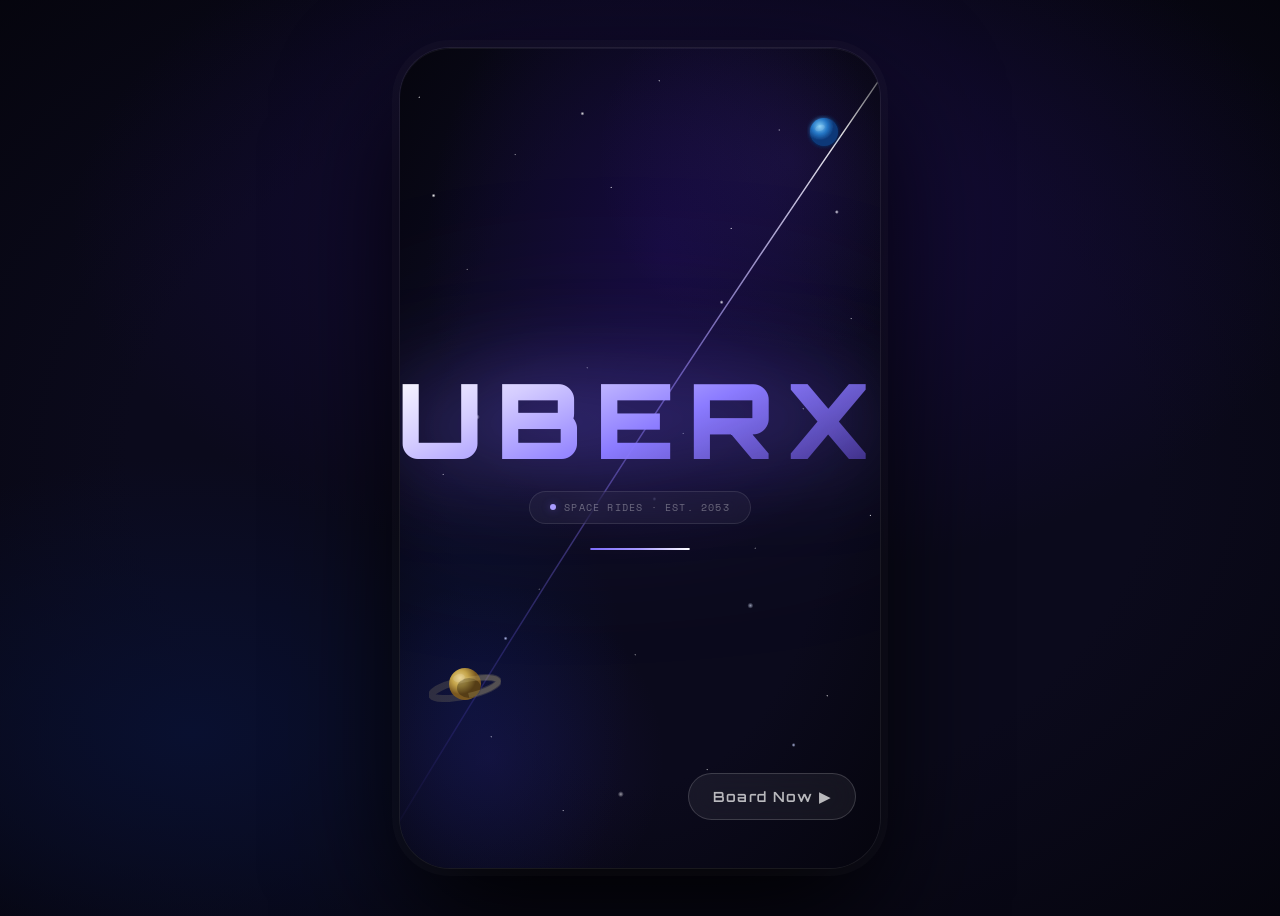
==== commit a5fc81ba: ""cambios"" ====
--- a/index.html
+++ b/index.html
@@ -1,34 +1,52 @@
 <!DOCTYPE html>
 <html lang="es">
 <head>
+  <!-- Configuración básica del documento -->
   <meta charset="UTF-8">
+  <!-- Hace que la página se vea bien en celulares -->
   <meta name="viewport" content="width=device-width,initial-scale=1.0">
-  <title>UberX × SpaceX</title>
+  <title>UberX × SpaceX — Space Rides</title>
+  <!-- Estilos globales: colores, fuentes, botones compartidos -->
   <link rel="stylesheet" href="css/app.css">
+  <!-- Estilos específicos de esta pantalla de inicio -->
+  <link rel="stylesheet" href="css/splash.css">
 </head>
 <body class="splash-page">
+
+<!-- Pantalla principal de bienvenida -->
 <main class="splash">
+
+  <!-- Título oculto visualmente pero leído por lectores de pantalla -->
   <h1 class="visually-hidden">UberX × SpaceX — Space Rides</h1>
 
+  <!-- Estrellas pequeñas de fondo (decoración, no interactivas) -->
   <div class="splash__stars-sm" aria-hidden="true"></div>
+
+  <!-- Estrellas grandes de fondo (decoración, no interactivas) -->
   <div class="splash__stars-lg" aria-hidden="true"></div>
+
+  <!-- Nebulosa izquierda: mancha de color morado difuso -->
   <div class="splash__nebula-l" aria-hidden="true"></div>
+
+  <!-- Nebulosa derecha: mancha de color morado difuso -->
   <div class="splash__nebula-r" aria-hidden="true"></div>
 
-  <!-- SVG orbital -->
+  <!-- SVG con la línea orbital animada que cruza la pantalla -->
   <svg class="splash__svg" viewBox="0 0 480 820" fill="none" aria-hidden="true">
+
+    <!-- Línea principal de la órbita con gradiente de color -->
     <path d="M -70 890 Q 200 430 550 -70"
       stroke="url(#og)" stroke-width="1.5" stroke-linecap="round"
       stroke-dasharray="1300" stroke-dashoffset="1300"
       style="animation:orbitDraw 2.8s .4s var(--ease-out) forwards;"/>
+
+    <!-- Línea secundaria blanca semitransparente encima de la órbita -->
     <path d="M -70 890 Q 200 430 550 -70"
       stroke="white" stroke-width=".4" stroke-linecap="round" opacity=".4"
       stroke-dasharray="90 1210" stroke-dashoffset="1300"
       style="animation:orbitDraw 2.8s .4s var(--ease-out) forwards;"/>
-    <circle cx="212" cy="418" r="2.5" fill="white" opacity=".85"
-      style="animation:fadeIn 1s 2.3s ease both,float 4s 3s ease-in-out infinite;"/>
-    <circle cx="212" cy="418" r="9" fill="white" opacity=".10"
-      style="animation:fadeIn 1s 2.3s ease both,float 4s 3s ease-in-out infinite;"/>
+
+    <!-- Definición del gradiente usado en la línea orbital -->
     <defs>
       <linearGradient id="og" x1="-70" y1="890" x2="550" y2="-70" gradientUnits="userSpaceOnUse">
         <stop offset="0%"   stop-color="transparent"/>
@@ -40,14 +58,20 @@
     </defs>
   </svg>
 
-  <!-- Planeta Saturno decorativo -->
+  <!-- Planeta Saturno con anillos (esquina inferior izquierda) -->
   <div class="splash__planet" aria-hidden="true">
     <svg viewBox="0 0 72 72" fill="none" xmlns="http://www.w3.org/2000/svg">
+      <!-- Anillo trasero de Saturno -->
       <ellipse cx="36" cy="40" rx="34" ry="8" fill="none" stroke="rgba(200,180,120,.18)" stroke-width="7" transform="rotate(-12,36,40)"/>
+      <!-- Cuerpo del planeta -->
       <circle cx="36" cy="36" r="16" fill="url(#saturnG)"/>
+      <!-- Sombra en la parte inferior del planeta -->
       <ellipse cx="40" cy="40" rx="12" ry="10" fill="rgba(0,0,0,.3)"/>
+      <!-- Anillo delantero con efecto de puntos -->
       <ellipse cx="36" cy="40" rx="34" ry="8" fill="none" stroke="rgba(210,190,130,.22)" stroke-width="5" stroke-dasharray="54 68" stroke-dashoffset="20" transform="rotate(-12,36,40)"/>
+      <!-- Brillo en la parte superior del planeta -->
       <ellipse cx="30" cy="30" rx="6" ry="4" fill="rgba(255,255,255,.12)" transform="rotate(-15,30,30)"/>
+      <!-- Gradiente radial para darle volumen al planeta -->
       <defs>
         <radialGradient id="saturnG" cx="35%" cy="32%">
           <stop offset="0%"   stop-color="#e8d08a"/>
@@ -58,35 +82,49 @@
     </svg>
   </div>
 
-  <!-- Planeta pequeño -->
+  <!-- Planeta pequeño azul (esquina superior derecha) -->
   <div class="splash__planet-sm" aria-hidden="true">
     <svg viewBox="0 0 36 36" fill="none" xmlns="http://www.w3.org/2000/svg">
+      <!-- Cuerpo del planeta con filtro de brillo suave -->
       <circle cx="18" cy="18" r="14" fill="url(#pSmG)" filter="url(#ps)"/>
+      <!-- Brillo en la parte superior del planeta -->
       <ellipse cx="14" cy="14" rx="5" ry="3" fill="rgba(255,255,255,.12)" transform="rotate(-20,14,14)"/>
       <defs>
+        <!-- Gradiente azul para el planeta pequeño -->
         <radialGradient id="pSmG" cx="35%" cy="30%">
           <stop offset="0%"   stop-color="#7ecbf5"/>
           <stop offset="55%"  stop-color="#2475c4"/>
           <stop offset="100%" stop-color="#0d3878"/>
         </radialGradient>
-        <filter id="ps"><feGaussianBlur stdDeviation="2" result="b"/><feMerge><feMergeNode in="b"/><feMergeNode in="SourceGraphic"/></feMerge></filter>
+        <!-- Filtro de desenfoque para simular atmósfera -->
+        <filter id="ps">
+          <feGaussianBlur stdDeviation="2" result="b"/>
+          <feMerge><feMergeNode in="b"/><feMergeNode in="SourceGraphic"/></feMerge>
+        </filter>
       </defs>
     </svg>
   </div>
 
-  <!-- Logo + chip + barra -->
+  <!-- Contenido central: logo, chip de texto y barra de carga -->
   <div class="splash__center">
+    <!-- Nombre de la app con efecto de texto degradado -->
     <p class="splash__logo">UBERX</p>
+
+    <!-- Chip con punto pulsante y texto de la marca -->
     <div class="splash__chip">
       <span class="splash__dot"></span>
       SPACE RIDES · EST. 2053
     </div>
+
+    <!-- Barra de progreso animada que simula carga -->
     <div class="splash__bar-wrap">
       <div class="splash__bar"><div class="splash__bar-fill"></div></div>
     </div>
   </div>
 
+  <!-- Botón para entrar a la app -->
   <a href="screens/home.html" class="splash__enter">Board Now ▶</a>
+
 </main>
 </body>
-</html>+</html>
--- a/css/app.css
+++ b/css/app.css
@@ -1,2200 +1,302 @@
+/* Importa las fuentes de Google: Orbitron (display), Syne (cuerpo), Space Mono (código) */
 @import url('https://fonts.googleapis.com/css2?family=Orbitron:wght@400;500;600;700;800;900&family=Syne:wght@400;500;600;700;800&family=Space+Mono:ital,wght@0,400;0,700;1,400&display=swap');
 
 /* ═══════════════════════════════════════════
-   TOKENS & RESET
+   DESIGN TOKENS — Variables CSS globales
+   Todos los colores, tamaños y espaciados de la app
+   viven aquí. Si cambias un valor, cambia en toda la app.
 ═══════════════════════════════════════════ */
 :root {
-    --bg-void: #04040a;
-    --bg-deep: #070710;
-    --bg-card: #0e0e1a;
-    --bg-elevated: #141425;
-    --bg-sheet: #0f0f1e;
-    --glass: rgba(255, 255, 255, 0.05);
-    --glass-md: rgba(255, 255, 255, 0.08);
-    --glass-border: rgba(255, 255, 255, 0.09);
-    --glass-border-bright: rgba(255, 255, 255, 0.18);
-    --blur: 20px;
-    --blur-sm: 10px;
-    --accent: #7c6dfa;
-    --accent-bright: #a89bff;
-    --accent-dim: rgba(124, 109, 250, 0.2);
-    --accent-glow: rgba(124, 109, 250, 0.4);
-    --gold: #f0b429;
-    --gold-dim: rgba(240, 180, 41, 0.12);
-    --danger: #f05252;
-    --text-0: #f4f4ff;
-    --text-1: #9898b8;
-    --text-2: #52526a;
-    --font-display: 'Orbitron', monospace;
-    --font-body: 'Syne', sans-serif;
-    --font-mono: 'Space Mono', monospace;
-    --fz-2xs: 0.625rem;
-    --fz-xs: 0.75rem;
-    --fz-sm: 0.875rem;
-    --fz-md: 1rem;
-    --fz-lg: 1.125rem;
-    --fz-xl: 1.375rem;
-    --fz-2xl: 1.75rem;
-    --fz-3xl: 2.5rem;
-    --fz-4xl: 3.5rem;
-    --s1: .25rem;
-    --s2: .5rem;
-    --s3: .75rem;
-    --s4: 1rem;
-    --s5: 1.25rem;
-    --s6: 1.5rem;
-    --s7: 2rem;
-    --s8: 2.5rem;
-    --s9: 3rem;
-    --s10: 4rem;
-    --r-sm: 8px;
-    --r-md: 14px;
-    --r-lg: 20px;
-    --r-xl: 28px;
-    --r-full: 9999px;
-    --ease-out: cubic-bezier(0.16, 1, 0.3, 1);
-    --ease-spring: cubic-bezier(0.34, 1.56, 0.64, 1);
-    --dur: 0.3s;
-}
-
-*,
-*::before,
-*::after {
-    box-sizing: border-box;
-    margin: 0;
-    padding: 0;
-}
-
-html {
-    font-size: 16px;
-    -webkit-text-size-adjust: 100%;
-}
-
-body {
-    font-family: var(--font-body);
-    background: var(--bg-void);
-    color: var(--text-0);
-    line-height: 1.5;
-    min-height: 100dvh;
-    display: flex;
-    justify-content: center;
-    align-items: flex-start;
-    -webkit-font-smoothing: antialiased;
-}
-
-a {
-    color: inherit;
-    text-decoration: none;
-}
-
-button {
-    font-family: var(--font-body);
-    cursor: pointer;
-    border: none;
-    background: none;
-    color: inherit;
-}
-
-ul,
-ol {
-    list-style: none;
-}
-
-input {
-    font-family: var(--font-body);
-}
-
-img,
-svg {
-    display: block;
-    max-width: 100%;
-}
-
-/* ═══════════════════════════════════════════
-   SHARED LAYOUT
-═══════════════════════════════════════════ */
-.device {
-    width: 100%;
-    max-width: 430px;
-    min-height: 100dvh;
-    background: var(--bg-deep);
-    position: relative;
-    overflow: hidden;
-    display: flex;
-    flex-direction: column;
-}
-
-.glass-card {
-    background: var(--glass);
-    backdrop-filter: blur(var(--blur));
-    -webkit-backdrop-filter: blur(var(--blur));
-    border: 1px solid var(--glass-border);
-    border-radius: var(--r-xl);
-}
-
-/* ═══════════════════════════════════════════
-   BUTTONS
-═══════════════════════════════════════════ */
-.btn-primary {
-    display: inline-flex;
-    align-items: center;
-    justify-content: center;
-    gap: var(--s2);
-    background: var(--accent);
-    color: #fff;
-    font-family: var(--font-body);
-    font-size: var(--fz-sm);
-    font-weight: 700;
-    letter-spacing: 0.03em;
-    padding: var(--s3) var(--s6);
-    border-radius: var(--r-full);
-    border: none;
-    cursor: pointer;
-    transition: opacity var(--dur), transform var(--dur) var(--ease-spring), box-shadow var(--dur);
-}
-
-.btn-primary:hover {
-    opacity: .9;
-    transform: translateY(-1px);
-    box-shadow: 0 8px 24px var(--accent-glow);
-}
-
-.btn-primary:active {
-    transform: scale(0.97);
-}
-
-.btn-primary--full {
-    width: 100%;
-    padding: var(--s4);
-    font-size: var(--fz-md);
-    border-radius: var(--r-lg);
-}
-
-.btn-secondary {
-    display: inline-flex;
-    align-items: center;
-    justify-content: center;
-    gap: var(--s2);
-    background: var(--glass);
-    color: var(--text-0);
-    font-size: var(--fz-sm);
-    font-weight: 600;
-    padding: var(--s3) var(--s6);
-    border-radius: var(--r-full);
-    border: 1px solid var(--glass-border-bright);
-    backdrop-filter: blur(var(--blur-sm));
-    transition: background var(--dur), border-color var(--dur), transform var(--dur) var(--ease-spring);
-    cursor: pointer;
-}
-
-.btn-secondary:hover {
-    background: var(--glass-md);
-    border-color: var(--accent-bright);
-    transform: translateY(-1px);
-}
-
-.btn-back {
-    width: 38px;
-    height: 38px;
-    display: flex;
-    align-items: center;
-    justify-content: center;
-    border-radius: var(--r-full);
-    background: var(--glass);
-    border: 1px solid var(--glass-border);
-    color: var(--text-0);
-    text-decoration: none;
-    transition: background var(--dur), transform var(--dur) var(--ease-spring);
-    flex-shrink: 0;
-}
-
-.btn-back:hover {
-    background: var(--glass-md);
-    transform: scale(1.05);
-}
-
-/* ═══════════════════════════════════════════
-   BADGES
-═══════════════════════════════════════════ */
-.badge {
-    display: inline-flex;
-    align-items: center;
-    padding: 3px 10px;
-    border-radius: var(--r-full);
-    font-size: var(--fz-2xs);
-    font-weight: 700;
-    letter-spacing: 0.06em;
-    text-transform: uppercase;
-}
-
-.badge--gold {
-    background: var(--gold-dim);
-    color: var(--gold);
-    border: 1px solid rgba(240, 180, 41, 0.3);
-}
-
-.badge--accent {
-    background: var(--accent-dim);
-    color: var(--accent-bright);
-    border: 1px solid rgba(124, 109, 250, 0.3);
-}
-
-/* ═══════════════════════════════════════════
-   SEARCH
-═══════════════════════════════════════════ */
-.search-wrap {
-    position: relative;
-}
-
-.search-wrap__icon {
-    position: absolute;
-    left: var(--s4);
-    top: 50%;
-    transform: translateY(-50%);
-    color: var(--text-2);
-    pointer-events: none;
-    width: 16px;
-    height: 16px;
-}
-
-.search-input {
-    width: 100%;
-    background: var(--bg-card);
-    border: 1px solid var(--glass-border);
-    border-radius: var(--r-full);
-    padding: var(--s3) var(--s4) var(--s3) calc(var(--s4) + 20px + var(--s2));
-    color: var(--text-0);
-    font-size: var(--fz-sm);
-    outline: none;
-    transition: border-color var(--dur);
-}
-
-.search-input::placeholder {
-    color: var(--text-2);
-}
-
-.search-input:focus {
-    border-color: var(--accent);
-}
-
-/* ═══════════════════════════════════════════
-   SCREEN HEADER
-═══════════════════════════════════════════ */
-.screen-header {
-    display: flex;
-    align-items: center;
-    padding: var(--s6) var(--s6) var(--s4);
-    gap: var(--s3);
-}
-
-.screen-header__title {
-    flex: 1;
-    text-align: center;
-    font-family: var(--font-display);
-    font-size: var(--fz-lg);
-    font-weight: 600;
-    letter-spacing: 0.05em;
-}
-
-.screen-header__spacer {
-    width: 38px;
-    flex-shrink: 0;
-}
-
-/* ═══════════════════════════════════════════
-   BOTTOM NAV
-═══════════════════════════════════════════ */
-.bottom-nav {
-    display: flex;
-    align-items: center;
-    background: var(--bg-card);
-    border-top: 1px solid var(--glass-border);
-}
-
-.bottom-nav__item {
-    flex: 1;
-    display: flex;
-    flex-direction: column;
-    align-items: center;
-    gap: 4px;
-    padding: var(--s3) var(--s2);
-    font-size: var(--fz-2xs);
-    font-weight: 700;
-    letter-spacing: 0.08em;
-    text-transform: uppercase;
-    color: var(--text-2);
-    text-decoration: none;
-    transition: color var(--dur);
-}
-
-.bottom-nav__item svg {
-    width: 20px;
-    height: 20px;
-}
-
-.bottom-nav__item[aria-current="page"] {
-    color: var(--accent-bright);
-}
-
-.bottom-nav__divider {
-    width: 1px;
-    height: 20px;
-    background: var(--glass-border);
-}
-
-/* ═══════════════════════════════════════════
-   UTILITIES
-═══════════════════════════════════════════ */
-.visually-hidden {
-    position: absolute;
-    width: 1px;
-    height: 1px;
-    padding: 0;
-    margin: -1px;
-    overflow: hidden;
-    clip: rect(0, 0, 0, 0);
-    border: 0;
-}
-
-:focus-visible {
-    outline: 2px solid var(--accent);
-    outline-offset: 3px;
-}
-
-::-webkit-scrollbar {
-    width: 3px;
-}
-
-::-webkit-scrollbar-thumb {
-    background: var(--glass-border);
-    border-radius: var(--r-full);
-}
-
-/* ═══════════════════════════════════════════
-   KEYFRAMES
-═══════════════════════════════════════════ */
-@keyframes fadeUp {
-    from {
-        opacity: 0;
-        transform: translateY(28px);
-    }
-
-    to {
-        opacity: 1;
-        transform: translateY(0);
-    }
-}
-
-@keyframes fadeIn {
-    from {
-        opacity: 0;
-    }
-
-    to {
-        opacity: 1;
-    }
-}
-
-@keyframes orbitDraw {
-    from {
-        stroke-dashoffset: 1200;
-    }
-
-    to {
-        stroke-dashoffset: 0;
-    }
-}
-
-@keyframes loadBar {
-    from {
-        width: 0%;
-    }
-
-    to {
-        width: 100%;
-    }
-}
-
-@keyframes pulse {
-
-    0%,
-    100% {
-        opacity: 1;
-    }
-
-    50% {
-        opacity: 0.3;
-    }
-}
-
-@keyframes float {
-
-    0%,
-    100% {
-        transform: translateY(0);
-    }
-
-    50% {
-        transform: translateY(-6px);
-    }
-}
-
-@keyframes shimmer {
-    0% {
-        background-position: -200% center;
-    }
-
-    100% {
-        background-position: 200% center;
-    }
-}
-
-@keyframes twinkle {
-    0% {
-        opacity: 0.4;
-    }
-
-    100% {
-        opacity: 1;
-    }
-}
-
-@keyframes nebula {
-    0% {
-        transform: scale(1) rotate(0deg);
-    }
-
-    100% {
-        transform: scale(1.15) rotate(20deg);
-    }
-}
+  /* ── Fondos ─────────────────────────────── */
+  --bg-void:    #04040a; /* negro casi puro, fondo del body */
+  --bg-deep:    #070710; /* fondo de las pantallas internas */
+  --bg-card:    #0e0e1a; /* fondo de tarjetas y nav inferior */
+  --bg-elevated:#141425; /* fondo de elementos elevados */
+  --bg-sheet:   #0f0f1e; /* fondo del bottom sheet */
+
+  /* ── Vidrio (glassmorphism) ──────────────── */
+  --glass:             rgba(255,255,255,.05);  /* vidrio muy sutil */
+  --glass-md:          rgba(255,255,255,.08);  /* vidrio un poco más visible */
+  --glass-border:      rgba(255,255,255,.09);  /* borde de vidrio normal */
+  --glass-border-bright:rgba(255,255,255,.18); /* borde de vidrio más brillante */
+  --blur:    20px; /* desenfoque fuerte para glassmorphism */
+  --blur-sm: 10px; /* desenfoque suave */
+
+  /* ── Colores de acento ───────────────────── */
+  --accent:       #7c6dfa; /* morado principal */
+  --accent-bright:#a89bff; /* morado claro para textos y bordes */
+  --accent-dim:   rgba(124,109,250,.20); /* morado muy transparente para fondos */
+  --accent-glow:  rgba(124,109,250,.40); /* morado para sombras de luz */
+  --gold:         #f0b429; /* dorado para badges premium */
+  --gold-dim:     rgba(240,180,41,.12);  /* dorado transparente para fondos */
+  --danger:       #f05252; /* rojo para errores */
+  --success:      #22c55e; /* verde para confirmaciones */
+
+  /* ── Colores de texto ────────────────────── */
+  --text-0: #f4f4ff; /* texto principal, casi blanco */
+  --text-1: #9898b8; /* texto secundario, gris azulado */
+  --text-2: #52526a; /* texto deshabilitado o de placeholder */
+
+  /* ── Tipografía ──────────────────────────── */
+  --font-display:'Orbitron', monospace; /* títulos y logos */
+  --font-body:   'Syne', sans-serif;    /* texto general */
+  --font-mono:   'Space Mono', monospace; /* chips y datos técnicos */
+
+  /* ── Escala de tamaños de fuente ─────────── */
+  --fz-2xs:.625rem; /* 10px — muy pequeño, para etiquetas */
+  --fz-xs: .75rem;  /* 12px */
+  --fz-sm: .875rem; /* 14px — texto normal pequeño */
+  --fz-md: 1rem;    /* 16px — texto base */
+  --fz-lg: 1.125rem;/* 18px */
+  --fz-xl: 1.375rem;/* 22px */
+  --fz-2xl:1.75rem; /* 28px */
+  --fz-3xl:2.5rem;  /* 40px */
+  --fz-4xl:3.5rem;  /* 56px — títulos grandes */
+
+  /* ── Escala de espaciado ─────────────────── */
+  --s1:.25rem; --s2:.5rem;  --s3:.75rem; --s4:1rem;
+  --s5:1.25rem;--s6:1.5rem; --s7:2rem;   --s8:2.5rem;
+  --s9:3rem;   --s10:4rem;
+
+  /* ── Radios de borde ─────────────────────── */
+  --r-sm:8px; --r-md:14px; --r-lg:20px; --r-xl:28px; --r-full:9999px;
+
+  /* ── Curvas de animación ─────────────────── */
+  --ease-out:   cubic-bezier(0.16,1,0.3,1);    /* salida suave y natural */
+  --ease-spring:cubic-bezier(0.34,1.56,0.64,1); /* efecto de resorte */
+  --dur:.3s; /* duración base para transiciones */
+}
+
+/* ═══════════════════════════════════════════
+   RESET — Elimina estilos por defecto del navegador
+   para que todos los elementos partan desde cero.
+═══════════════════════════════════════════ */
+*,*::before,*::after{box-sizing:border-box;margin:0;padding:0}
+html{font-size:16px;-webkit-text-size-adjust:100%}
+body{
+  font-family:var(--font-body);
+  background:var(--bg-void);
+  color:var(--text-0);
+  line-height:1.5;
+  min-height:100dvh;
+  display:flex;
+  justify-content:center;
+  align-items:flex-start;
+  -webkit-font-smoothing:antialiased; /* texto más nítido en Mac/iOS */
+}
+a{color:inherit;text-decoration:none}
+button{font-family:var(--font-body);cursor:pointer;border:none;background:none;color:inherit}
+ul,ol{list-style:none}
+input{font-family:var(--font-body)}
+img,svg{display:block;max-width:100%}
+
+/* ═══════════════════════════════════════════
+   DEVICE SHELL — Contenedor que simula un teléfono
+   en pantallas grandes. En móvil ocupa todo el ancho.
+═══════════════════════════════════════════ */
+.device{
+  width:100%;
+  max-width:430px;
+  min-height:100dvh;
+  background:var(--bg-deep);
+  position:relative;
+  overflow:hidden;
+  display:flex;
+  flex-direction:column;
+}
+
+/* ═══════════════════════════════════════════
+   GLASS CARD — Tarjeta con efecto de vidrio esmerilado.
+   Se usa en varias pantallas para agrupar contenido.
+═══════════════════════════════════════════ */
+.glass-card{
+  background:var(--glass);
+  backdrop-filter:blur(var(--blur));
+  -webkit-backdrop-filter:blur(var(--blur)); /* compatibilidad Safari */
+  border:1px solid var(--glass-border);
+  border-radius:var(--r-xl);
+}
+
+/* ═══════════════════════════════════════════
+   BUTTONS — Tres variantes de botón reutilizables
+═══════════════════════════════════════════ */
+
+/* Botón primario: fondo morado degradado, para acciones principales */
+.btn-primary{
+  display:inline-flex;align-items:center;justify-content:center;gap:var(--s2);
+  background:linear-gradient(135deg,var(--accent),var(--accent-bright));
+  color:#fff;font-family:var(--font-body);font-size:var(--fz-sm);font-weight:700;
+  letter-spacing:.03em;padding:var(--s3) var(--s6);border-radius:var(--r-full);
+  border:none;cursor:pointer;
+  transition:opacity var(--dur),transform var(--dur) var(--ease-spring),box-shadow var(--dur);
+  box-shadow:0 4px 20px var(--accent-glow);
+}
+.btn-primary:hover{opacity:.92;transform:translateY(-2px);box-shadow:0 8px 30px var(--accent-glow)}
+.btn-primary:active{transform:scale(.97)} /* se encoge al hacer clic */
+/* Variante de ancho completo para botones de confirmación */
+.btn-primary--full{width:100%;padding:var(--s4);font-size:var(--fz-md);border-radius:var(--r-lg)}
+
+/* Botón secundario: fondo de vidrio, para acciones secundarias */
+.btn-secondary{
+  display:inline-flex;align-items:center;justify-content:center;gap:var(--s2);
+  background:var(--glass);color:var(--text-0);font-size:var(--fz-sm);font-weight:600;
+  padding:var(--s3) var(--s6);border-radius:var(--r-full);
+  border:1px solid var(--glass-border-bright);backdrop-filter:blur(var(--blur-sm));
+  transition:background var(--dur),border-color var(--dur),transform var(--dur) var(--ease-spring);
+  cursor:pointer;
+}
+.btn-secondary:hover{background:var(--glass-md);border-color:var(--accent-bright);transform:translateY(-1px)}
+
+/* Botón de volver: círculo pequeño con flecha, para headers de pantalla */
+.btn-back{
+  width:38px;height:38px;display:flex;align-items:center;justify-content:center;
+  border-radius:var(--r-full);background:var(--glass);border:1px solid var(--glass-border);
+  color:var(--text-0);text-decoration:none;flex-shrink:0;
+  transition:background var(--dur),transform var(--dur) var(--ease-spring),border-color var(--dur);
+}
+.btn-back:hover{background:var(--glass-md);border-color:var(--accent);transform:scale(1.06)}
+
+/* ═══════════════════════════════════════════
+   BADGES — Etiquetas pequeñas de estado o categoría
+═══════════════════════════════════════════ */
+.badge{
+  display:inline-flex;align-items:center;padding:3px 10px;border-radius:var(--r-full);
+  font-size:var(--fz-2xs);font-weight:700;letter-spacing:.06em;text-transform:uppercase;
+}
+/* Badge dorado: para contenido premium o destacado */
+.badge--gold{background:var(--gold-dim);color:var(--gold);border:1px solid rgba(240,180,41,.3)}
+/* Badge morado: para categorías o estados activos */
+.badge--accent{background:var(--accent-dim);color:var(--accent-bright);border:1px solid rgba(124,109,250,.3)}
+
+/* ═══════════════════════════════════════════
+   SEARCH — Campo de búsqueda con ícono a la izquierda
+═══════════════════════════════════════════ */
+.search-wrap{position:relative}
+/* Ícono de lupa posicionado dentro del input */
+.search-wrap__icon{
+  position:absolute;left:var(--s4);top:50%;transform:translateY(-50%);
+  color:var(--text-2);pointer-events:none;width:16px;height:16px;
+}
+.search-input{
+  width:100%;background:var(--bg-card);border:1px solid var(--glass-border);
+  border-radius:var(--r-full);
+  /* padding-left extra para que el texto no tape el ícono */
+  padding:var(--s3) var(--s4) var(--s3) calc(var(--s4) + 20px + var(--s2));
+  color:var(--text-0);font-size:var(--fz-sm);outline:none;
+  transition:border-color var(--dur),box-shadow var(--dur);
+}
+.search-input::placeholder{color:var(--text-2)}
+/* Al enfocar: borde morado y sombra de luz */
+.search-input:focus{border-color:var(--accent);box-shadow:0 0 0 3px var(--accent-dim)}
+
+/* ═══════════════════════════════════════════
+   SCREEN HEADER — Barra superior de cada pantalla
+   Contiene botón de volver, título centrado y espaciador.
+═══════════════════════════════════════════ */
+.screen-header{
+  display:flex;align-items:center;padding:var(--s6) var(--s6) var(--s4);gap:var(--s3);
+  border-bottom:1px solid var(--glass-border);
+}
+/* Título centrado usando flex:1 para ocupar el espacio disponible */
+.screen-header__title{
+  flex:1;text-align:center;font-family:var(--font-display);
+  font-size:var(--fz-lg);font-weight:600;letter-spacing:.05em;
+}
+/* Espaciador del mismo ancho que el btn-back para centrar el título visualmente */
+.screen-header__spacer{width:38px;flex-shrink:0}
+
+/* ═══════════════════════════════════════════
+   BOTTOM NAV — Barra de navegación inferior
+   Presente en todas las pantallas internas.
+═══════════════════════════════════════════ */
+.bottom-nav{
+  display:flex;align-items:center;background:var(--bg-card);
+  border-top:1px solid var(--glass-border);
+  /* Respeta el área segura en iPhones con notch inferior */
+  padding-bottom:env(safe-area-inset-bottom);
+}
+/* Cada ítem de la nav: ícono + etiqueta de texto */
+.bottom-nav__item{
+  flex:1;display:flex;flex-direction:column;align-items:center;gap:4px;
+  padding:var(--s3) var(--s2);font-size:var(--fz-2xs);font-weight:700;
+  letter-spacing:.08em;text-transform:uppercase;color:var(--text-2);
+  text-decoration:none;transition:color var(--dur);position:relative;
+}
+.bottom-nav__item svg{width:20px;height:20px}
+/* Ítem activo: color morado claro */
+.bottom-nav__item[aria-current="page"]{color:var(--accent-bright)}
+/* Línea indicadora en la parte superior del ítem activo */
+.bottom-nav__item[aria-current="page"]::after{
+  content:'';position:absolute;top:0;left:50%;transform:translateX(-50%);
+  width:24px;height:2px;background:var(--accent);border-radius:0 0 var(--r-full) var(--r-full);
+}
+/* Separador vertical entre ítems de la nav */
+.bottom-nav__divider{width:1px;height:20px;background:var(--glass-border)}
+
+/* ═══════════════════════════════════════════
+   UTILITIES — Clases de utilidad reutilizables
+═══════════════════════════════════════════ */
+
+/* Oculta visualmente pero mantiene accesibilidad para lectores de pantalla */
+.visually-hidden{
+  position:absolute;width:1px;height:1px;padding:0;margin:-1px;
+  overflow:hidden;clip:rect(0,0,0,0);border:0;
+}
+/* Anillo de foco visible para navegación con teclado */
+:focus-visible{outline:2px solid var(--accent);outline-offset:3px}
+/* Scrollbar personalizada: delgada y discreta */
+::-webkit-scrollbar{width:3px}
+::-webkit-scrollbar-thumb{background:var(--glass-border);border-radius:var(--r-full)}
+
+/* ═══════════════════════════════════════════
+   KEYFRAMES — Animaciones compartidas por todas las pantallas
+═══════════════════════════════════════════ */
+
+/* Aparece desde abajo con fade */
+@keyframes fadeUp{
+  from{opacity:0;transform:translateY(28px)}
+  to{opacity:1;transform:translateY(0)}
+}
+/* Aparece con fade simple */
+@keyframes fadeIn{from{opacity:0}to{opacity:1}}
+/* Pulso de opacidad: para puntos de estado activo */
+@keyframes pulse{0%,100%{opacity:1}50%{opacity:.3}}
+/* Flotación vertical suave: para planetas y elementos decorativos */
+@keyframes float{0%,100%{transform:translateY(0)}50%{transform:translateY(-6px)}}
+/* Efecto de brillo deslizante: para textos con shimmer */
+@keyframes shimmer{0%{background-position:-200% center}100%{background-position:200% center}}
+/* Parpadeo de estrellas: alterna opacidad */
+@keyframes twinkle{0%{opacity:.4}100%{opacity:1}}
+/* Movimiento de nebulosas: escala y rotación lenta */
+@keyframes nebula{0%{transform:scale(1) rotate(0deg)}100%{transform:scale(1.15) rotate(20deg)}}
+/* Dibuja la línea orbital: reduce el dashoffset para revelar el trazo */
+@keyframes orbitDraw{from{stroke-dashoffset:1200}to{stroke-dashoffset:0}}
+/* Barra de carga: crece de 0% a 100% */
+@keyframes loadBar{from{width:0%}to{width:100%}}
+/* Sube desde abajo: para bottom sheets */
+@keyframes slideUp{from{transform:translateY(100%);opacity:0}to{transform:translateY(0);opacity:1}}
+
 /* ═══════════════════════════════════════════
    RESPONSIVE GLOBAL
 ═══════════════════════════════════════════ */
-@media(min-width:768px) {
-    body {
-        background: radial-gradient(ellipse 60% 50% at 30% 40%, rgba(124, 109, 250, 0.07) 0%, transparent 60%), #04040a;
-        align-items: center;
-        min-height: 100dvh;
-        padding: var(--s9) 0;
-    }
-
-    .device {
-        border-radius: 48px;
-        min-height: 820px;
-        box-shadow: 0 0 0 1px rgba(255, 255, 255, 0.07), 0 0 0 8px rgba(255, 255, 255, 0.02), 0 48px 120px rgba(0, 0, 0, 0.85), inset 0 1px 0 rgba(255, 255, 255, 0.07);
-    }
-}
-
-@media(max-width:480px) {
-    .device {
-        max-width: 100%;
-        border-radius: 0;
-    }
-
-    .btn-primary--full {
-        width: 100%;
-    }
-
-    .screen-header {
-        padding: var(--s5) var(--s5) var(--s3);
-    }
-}
-
-@media(min-width:1280px) {
-    .device {
-        min-width: 420px;
-        max-width: 480px;
-    }
-}
-/* ═══════════════════════════════════════════
-   SPLASH SCREEN (index.html)
-═══════════════════════════════════════════ */
-.splash {
-    width: 100%;
-    max-width: 480px;
-    min-height: 100dvh;
-    position: relative;
-    display: flex;
-    align-items: center;
-    justify-content: center;
-    overflow: hidden;
-    background:
-        radial-gradient(ellipse 90% 70% at 55% 25%, #160b3e 0%, transparent 55%),
-        radial-gradient(ellipse 60% 55% at 15% 80%, #091030 0%, transparent 55%),
-        radial-gradient(ellipse 100% 100% at 50% 50%, #0b0a1c 40%, #000 100%);
-}
-
-.splash__stars-sm {
-    position: absolute;
-    inset: 0;
-    pointer-events: none;
-    background-image:
-        radial-gradient(1px 1px at 4% 6%, rgba(255, 255, 255, .95) 0%, transparent 100%),
-        radial-gradient(1px 1px at 9% 52%, rgba(255, 255, 255, .70) 0%, transparent 100%),
-        radial-gradient(1px 1px at 14% 27%, rgba(255, 255, 255, .55) 0%, transparent 100%),
-        radial-gradient(1px 1px at 19% 84%, rgba(255, 255, 255, .80) 0%, transparent 100%),
-        radial-gradient(1px 1px at 24% 13%, rgba(255, 255, 255, .60) 0%, transparent 100%),
-        radial-gradient(1px 1px at 29% 66%, rgba(255, 255, 255, .45) 0%, transparent 100%),
-        radial-gradient(1px 1px at 34% 93%, rgba(255, 255, 255, .75) 0%, transparent 100%),
-        radial-gradient(1px 1px at 39% 39%, rgba(255, 255, 255, .55) 0%, transparent 100%),
-        radial-gradient(1px 1px at 44% 17%, rgba(255, 255, 255, .90) 0%, transparent 100%),
-        radial-gradient(1px 1px at 49% 74%, rgba(255, 255, 255, .60) 0%, transparent 100%),
-        radial-gradient(1px 1px at 54% 4%, rgba(255, 255, 255, .85) 0%, transparent 100%),
-        radial-gradient(1px 1px at 59% 47%, rgba(255, 255, 255, .50) 0%, transparent 100%),
-        radial-gradient(1px 1px at 64% 88%, rgba(255, 255, 255, .70) 0%, transparent 100%),
-        radial-gradient(1px 1px at 69% 22%, rgba(255, 255, 255, .95) 0%, transparent 100%),
-        radial-gradient(1px 1px at 74% 61%, rgba(255, 255, 255, .55) 0%, transparent 100%),
-        radial-gradient(1px 1px at 79% 10%, rgba(255, 255, 255, .80) 0%, transparent 100%),
-        radial-gradient(1px 1px at 84% 44%, rgba(255, 255, 255, .65) 0%, transparent 100%),
-        radial-gradient(1px 1px at 89% 79%, rgba(255, 255, 255, .90) 0%, transparent 100%),
-        radial-gradient(1px 1px at 94% 33%, rgba(255, 255, 255, .70) 0%, transparent 100%),
-        radial-gradient(1px 1px at 98% 57%, rgba(255, 255, 255, .85) 0%, transparent 100%);
-    animation: twinkle 7s ease-in-out infinite alternate;
-}
-
-.splash__stars-lg {
-    position: absolute;
-    inset: 0;
-    pointer-events: none;
-    background-image:
-        radial-gradient(2px 2px at 7% 18%, rgba(255, 255, 255, .95) 0%, transparent 100%),
-        radial-gradient(2px 2px at 22% 72%, rgba(200, 210, 255, .90) 0%, transparent 100%),
-        radial-gradient(2px 2px at 38% 8%, rgba(255, 255, 255, .85) 0%, transparent 100%),
-        radial-gradient(2px 2px at 53% 55%, rgba(200, 210, 255, .80) 0%, transparent 100%),
-        radial-gradient(2px 2px at 67% 31%, rgba(255, 255, 255, .90) 0%, transparent 100%),
-        radial-gradient(2px 2px at 82% 85%, rgba(200, 210, 255, .85) 0%, transparent 100%),
-        radial-gradient(2px 2px at 91% 20%, rgba(255, 255, 255, .95) 0%, transparent 100%),
-        radial-gradient(3px 3px at 16% 45%, rgba(255, 255, 255, .7) 0%, transparent 100%),
-        radial-gradient(3px 3px at 73% 68%, rgba(220, 230, 255, .65) 0%, transparent 100%),
-        radial-gradient(3px 3px at 46% 91%, rgba(255, 255, 255, .6) 0%, transparent 100%);
-    animation: twinkle 5s 1s ease-in-out infinite alternate;
-}
-
-.splash__nebula-l {
-    position: absolute;
-    width: 380px;
-    height: 380px;
-    bottom: -80px;
-    left: -100px;
-    background: radial-gradient(circle, rgba(60, 40, 160, .18) 0%, transparent 65%);
-    border-radius: 50%;
-    pointer-events: none;
-    animation: nebula 12s ease-in-out infinite alternate;
-}
-
-.splash__nebula-r {
-    position: absolute;
-    width: 420px;
-    height: 420px;
-    top: -100px;
-    right: -120px;
-    background: radial-gradient(circle, rgba(100, 60, 220, .12) 0%, transparent 65%);
-    border-radius: 50%;
-    pointer-events: none;
-    animation: nebula 9s 2s ease-in-out infinite alternate-reverse;
-}
-
-.splash__svg {
-    position: absolute;
-    inset: 0;
-    width: 100%;
-    height: 100%;
-    z-index: 1;
-}
-
-.splash__planet {
-    position: absolute;
-    bottom: 18%;
-    left: 6%;
-    z-index: 1;
-    pointer-events: none;
-    animation: float 6s ease-in-out infinite;
-}
-
-.splash__planet svg {
-    width: 72px;
-    height: 72px;
-}
-
-.splash__planet-sm {
-    position: absolute;
-    top: 8%;
-    right: 8%;
-    z-index: 1;
-    pointer-events: none;
-    animation: float 8s 1s ease-in-out infinite;
-}
-
-.splash__planet-sm svg {
-    width: 36px;
-    height: 36px;
-}
-
-.splash__center {
-    position: relative;
-    z-index: 2;
-    display: flex;
-    flex-direction: column;
-    align-items: center;
-    gap: var(--s1);
-}
-
-.splash__logo {
-    font-family: var(--font-display);
-    font-size: clamp(4.5rem, 22vw, 6.5rem);
-    font-weight: 900;
-    letter-spacing: .12em;
-    line-height: 1;
-    color: transparent;
-    background: linear-gradient(155deg, #ffffff 0%, #d4ccff 25%, #8b7bff 55%, rgba(90, 65, 200, .5) 100%);
-    -webkit-background-clip: text;
-    background-clip: text;
-    filter: drop-shadow(0 0 45px rgba(120, 100, 255, .65)) drop-shadow(0 0 90px rgba(100, 80, 220, .3));
-    animation: fadeUp .9s .1s var(--ease-out) both;
-    user-select: none;
-}
-
-.splash__chip {
-    display: flex;
-    align-items: center;
-    gap: var(--s2);
-    background: rgba(255, 255, 255, .04);
-    border: 1px solid rgba(255, 255, 255, .10);
-    border-radius: var(--r-full);
-    padding: var(--s2) var(--s5);
-    font-family: var(--font-mono);
-    font-size: var(--fz-2xs);
-    color: rgba(255, 255, 255, .28);
-    letter-spacing: .12em;
-    backdrop-filter: blur(12px);
-    margin-top: var(--s4);
-    animation: fadeUp .9s .5s var(--ease-out) both;
-}
-
-.splash__dot {
-    width: 6px;
-    height: 6px;
-    border-radius: 50%;
-    background: var(--accent-bright);
-    box-shadow: 0 0 8px var(--accent-glow);
-    animation: pulse 2.5s ease-in-out infinite;
-}
-
-.splash__bar-wrap {
-    margin-top: var(--s5);
-    display: flex;
-    flex-direction: column;
-    align-items: center;
-    gap: 6px;
-    animation: fadeUp .9s .7s var(--ease-out) both;
-}
-
-.splash__bar {
-    width: 80px;
-    height: 1.5px;
-    background: rgba(255, 255, 255, .06);
-    border-radius: var(--r-full);
-    overflow: hidden;
-}
-
-.splash__bar-fill {
-    height: 100%;
-    background: linear-gradient(90deg, var(--accent), var(--accent-bright), #fff);
-    border-radius: var(--r-full);
-    width: 0%;
-    animation: loadBar 3.5s 1s var(--ease-out) forwards;
-}
-
-.splash__enter {
-    position: absolute;
-    bottom: var(--s9);
-    right: var(--s6);
-    z-index: 3;
-    display: flex;
-    align-items: center;
-    gap: var(--s3);
-    padding: var(--s3) var(--s6);
-    background: rgba(255, 255, 255, .06);
-    border: 1px solid rgba(255, 255, 255, .16);
-    border-radius: var(--r-full);
-    color: rgba(255, 255, 255, .70);
-    font-family: var(--font-display);
-    font-size: var(--fz-sm);
-    font-weight: 600;
-    letter-spacing: .1em;
-    backdrop-filter: blur(16px);
-    text-decoration: none;
-    transition: color var(--dur), border-color var(--dur), background var(--dur), box-shadow var(--dur);
-    animation: fadeUp .9s 2.2s var(--ease-out) both;
-}
-
-.splash__enter:hover {
-    color: #fff;
-    border-color: var(--accent);
-    background: var(--accent-dim);
-    box-shadow: 0 0 30px var(--accent-glow);
-}
-
-@media(min-width:768px) {
-    body.splash-page {
-        display: flex;
-        justify-content: center;
-        align-items: center;
-        min-height: 100dvh;
-        padding: var(--s9) 0;
-    }
-
-    .splash {
-        border-radius: 50px;
-        min-height: 820px;
-        box-shadow: 0 0 0 1px rgba(255, 255, 255, .07), 0 0 0 8px rgba(255, 255, 255, .02), 0 50px 120px rgba(0, 0, 0, .9), inset 0 1px 0 rgba(255, 255, 255, .06);
-    }
-}
-
-@media(min-width:1280px) {
-    .splash {
-        min-width: 420px;
-        max-width: 480px;
-    }
-}
-/* ═══════════════════════════════════════════
-   HOME SCREEN
-═══════════════════════════════════════════ */
-.home {
-    display: flex;
-    flex-direction: column;
-    min-height: 100dvh;
-}
-
-.home__scroll {
-    flex: 1;
-    overflow-y: auto;
-    padding-bottom: var(--s4);
-}
-
-.home-header {
-    display: flex;
-    align-items: center;
-    justify-content: space-between;
-    padding: var(--s6) var(--s6) var(--s4);
-}
-
-.home-header__user {
-    display: flex;
-    align-items: center;
-    gap: var(--s3);
-}
-
-.avatar {
-    width: 46px;
-    height: 46px;
-    border-radius: var(--r-full);
-    flex-shrink: 0;
-    border: 2px solid rgba(124, 109, 250, .4);
-    box-shadow: 0 0 18px rgba(124, 109, 250, .28);
-    overflow: hidden;
-    background: var(--bg-elevated);
-}
-
-.avatar svg {
-    width: 100%;
-    height: 100%;
-    display: block;
-}
-
-.home-header__name {
-    font-family: var(--font-display);
-    font-size: var(--fz-md);
-    font-weight: 600;
-    letter-spacing: .03em;
-}
-
-.home-header__sub {
-    font-size: var(--fz-xs);
-    color: var(--text-2);
-    margin-top: 2px;
-}
-
-.safety {
-    margin: 0 var(--s6) var(--s5);
-    background: linear-gradient(135deg, rgba(22, 14, 50, .9), rgba(30, 14, 55, .9));
-    border: 1px solid rgba(124, 109, 250, .2);
-    border-radius: var(--r-xl);
-    padding: var(--s5);
-    display: flex;
-    align-items: center;
-    gap: var(--s4);
-    position: relative;
-    overflow: hidden;
-}
-
-.safety::before {
-    content: '';
-    position: absolute;
-    top: -30px;
-    right: -30px;
-    width: 120px;
-    height: 120px;
-    border-radius: 50%;
-    background: radial-gradient(circle, rgba(124, 109, 250, .15) 0%, transparent 70%);
-    pointer-events: none;
-}
-
-.safety__text {
-    flex: 1;
-}
-
-.safety__title {
-    font-weight: 700;
-    font-size: var(--fz-sm);
-    line-height: 1.35;
-    margin-bottom: var(--s1);
-}
-
-.safety__link {
-    font-size: var(--fz-xs);
-    color: var(--text-1);
-    display: flex;
-    align-items: center;
-    gap: 4px;
-    transition: color var(--dur);
-}
-
-.safety__link:hover {
-    color: var(--accent-bright);
-}
-
-.safety__emoji {
-    font-size: 3rem;
-    flex-shrink: 0;
-    filter: drop-shadow(0 0 12px rgba(124, 109, 250, .5));
-    animation: float 4s ease-in-out infinite;
-}
-
-.quick {
-    padding: 0 var(--s6) var(--s5);
-}
-
-.quick__grid {
-    display: grid;
-    grid-template-columns: repeat(3, 1fr);
-    gap: var(--s3);
-}
-
-.quick-btn {
-    background: var(--bg-card);
-    border: 1px solid var(--glass-border);
-    border-radius: var(--r-xl);
-    padding: var(--s5) var(--s3);
-    display: flex;
-    flex-direction: column;
-    align-items: center;
-    gap: var(--s2);
-    text-decoration: none;
-    color: var(--text-0);
-    transition: background var(--dur), border-color var(--dur), transform var(--dur) var(--ease-spring), box-shadow var(--dur);
-}
-
-.quick-btn:hover {
-    background: var(--bg-elevated);
-    border-color: var(--accent);
-    transform: translateY(-3px);
-    box-shadow: 0 12px 32px rgba(0, 0, 0, .4);
-}
-
-.quick-btn__icon {
-    font-size: 1.8rem;
-    line-height: 1;
-}
-
-.quick-btn__label {
-    font-size: var(--fz-xs);
-    font-weight: 700;
-    letter-spacing: .04em;
-    text-transform: uppercase;
-}
-
-.home-search {
-    padding: 0 var(--s6) var(--s5);
-}
-
-.search-bar {
-    display: flex;
-    align-items: center;
-    background: var(--bg-card);
-    border: 1px solid var(--glass-border);
-    border-radius: var(--r-xl);
-    padding: var(--s3) var(--s4);
-    gap: var(--s3);
-    transition: border-color var(--dur);
-}
-
-.search-bar:focus-within {
-    border-color: var(--accent);
-}
-
-.search-bar__input {
-    flex: 1;
-    background: none;
-    border: none;
-    outline: none;
-    color: var(--text-0);
-    font-size: var(--fz-sm);
-}
-
-.search-bar__input::placeholder {
-    color: var(--text-2);
-}
-
-.search-bar__time {
-    display: flex;
-    align-items: center;
-    gap: var(--s1);
-    background: var(--bg-elevated);
-    border: 1px solid var(--glass-border);
-    border-radius: var(--r-full);
-    padding: var(--s1) var(--s3);
-    font-size: var(--fz-xs);
-    color: var(--text-1);
-    white-space: nowrap;
-    cursor: pointer;
-    font-family: var(--font-mono);
-}
-
-.destinations {
-    padding: 0 var(--s6);
-}
-
-.destinations__label {
-    font-family: var(--font-mono);
-    font-size: var(--fz-2xs);
-    color: var(--text-2);
-    letter-spacing: .15em;
-    text-transform: uppercase;
-    margin-bottom: var(--s4);
-}
-
-.dest-item {
-    display: flex;
-    align-items: center;
-    gap: var(--s4);
-    padding: var(--s4) 0;
-    border-bottom: 1px solid var(--glass-border);
-    text-decoration: none;
-    color: var(--text-0);
-    transition: padding-left var(--dur) var(--ease-out);
-}
-
-.dest-item:last-child {
-    border-bottom: none;
-}
-
-.dest-item:hover {
-    padding-left: var(--s2);
-}
-
-.dest-item__planet {
-    width: 48px;
-    height: 48px;
-    border-radius: var(--r-full);
-    background: var(--bg-elevated);
-    border: 1px solid var(--glass-border);
-    display: flex;
-    align-items: center;
-    justify-content: center;
-    font-size: 1.8rem;
-    flex-shrink: 0;
-}
-
-.dest-item__info {
-    flex: 1;
-}
-
-.dest-item__name {
-    font-weight: 700;
-    font-size: var(--fz-sm);
-}
-
-.dest-item__sub {
-    font-size: var(--fz-xs);
-    color: var(--text-2);
-    margin-top: 2px;
-    font-family: var(--font-mono);
-}
-
-.dest-item__arrow {
-    color: var(--text-2);
-}
-
-@media(max-width:480px) {
-
-    .home-header,
-    .quick,
-    .home-search,
-    .destinations {
-        padding-left: var(--s5);
-        padding-right: var(--s5);
-    }
-
-    .safety {
-        margin-left: var(--s5);
-        margin-right: var(--s5);
-    }
-
-    .quick-btn {
-        padding: var(--s4) var(--s2);
-    }
-}
-
-/* ═══════════════════════════════════════════
-   TRAVEL SCREEN
-═══════════════════════════════════════════ */
-/* RESET */
-* {
-    margin: 0;
-    padding: 0;
-    box-sizing: border-box;
-}
-
-/* MAPA */
-.space-map {
-    position: relative;
-    width: 100%;
-    height: 60vh;
-    background: url('https://i.imgur.com/9QZ7Z6F.jpg') center/cover no-repeat;
-    overflow: hidden;
-}
-
-/* BOTÓN BACK */
-.btn-back {
-    position: absolute;
-    top: 15px;
-    left: 15px;
-    background: rgba(0, 0, 0, .6);
-    padding: 8px;
-    border-radius: 50%;
-    color: #fff;
-}
-
-/* SVG (línea y cohete) */
-.space-map__svg {
-    position: absolute;
-    width: 100%;
-    height: 100%;
-    pointer-events: none;
-    z-index: 1;
-}
-
-/* PLANETAS */
-.planet-img-earth,
-.planet-img-mars {
-    position: absolute;
-    width: 60px;
-    height: 60px;
-    border-radius: 50%;
-    object-fit: cover;
-    z-index: 2;
-}
-
-/* Tierra (abajo izquierda) */
-.planet-img-earth {
-    bottom: 70px;
-    left: 40px;
-}
-
-/* Marte (arriba derecha) */
-.planet-img-mars {
-    top: 60px;
-    right: 40px;
-}
-
-/* LABELS */
-.planet-chip {
-    position: absolute;
-    background: rgba(20, 20, 30, 0.8);
-    backdrop-filter: blur(10px);
-    padding: 8px 14px;
-    border-radius: 20px;
-    color: #fff;
-    font-size: 14px;
-    display: flex;
-    align-items: center;
-    gap: 6px;
-}
-
-/* Label Tierra */
-.planet-chip--earth {
-    bottom: 40px;
-    left: 110px;
-}
-
-/* Label Marte */
-.planet-chip--mars {
-    top: 100px;
-    right: 110px;
-}
-
-/* ANIMACIÓN COHETE */
-@keyframes float {
-
-    0%,
-    100% {
-        transform: translateY(0);
-    }
-
-    50% {
-        transform: translateY(-6px);
-    }
-}
-
-/* Bottom sheet inputs */
-#sheet-toggle,
-#ship-1,
-#ship-2,
-#ship-3 {
-    display: none;
-}
-
-.sheet {
-    position: absolute;
-    bottom: 0;
-    left: 0;
-    right: 0;
-    background: var(--bg-sheet);
-    border-top: 1px solid var(--glass-border);
-    border-radius: var(--r-xl) var(--r-xl) 0 0;
-    z-index: 20;
-}
-
-.sheet__handle-wrap {
-    display: block;
-    cursor: pointer;
-    padding: var(--s3) 0 0;
-}
-
-.sheet__handle {
-    width: 40px;
-    height: 4px;
-    background: rgba(255, 255, 255, .2);
-    border-radius: var(--r-full);
-    margin: 0 auto var(--s2);
-}
-
-.sheet__warning {
-    text-align: center;
-    font-size: var(--fz-xs);
-    color: var(--text-2);
-    padding: 0 var(--s6) var(--s3);
-    border-bottom: 1px solid var(--glass-border);
-}
-
-.sheet-list {
-    display: flex;
-    flex-direction: column;
-}
-
-.sheet-detail {
-    display: none;
-}
-
-#sheet-toggle:checked~.sheet .sheet-list {
-    display: none;
-}
-
-#sheet-toggle:checked~.sheet .sheet-detail {
-    display: flex;
-    flex-direction: column;
-}
-
-.ship-label {
-    display: flex;
-    align-items: center;
-    gap: var(--s4);
-    padding: var(--s4) var(--s6);
-    border-bottom: 1px solid var(--glass-border);
-    cursor: pointer;
-    position: relative;
-    transition: background var(--dur);
-}
-
-.ship-label:hover {
-    background: var(--glass);
-}
-
-#ship-1:checked~.sheet .ship-label[for="ship-1"],
-#ship-2:checked~.sheet .ship-label[for="ship-2"],
-#ship-3:checked~.sheet .ship-label[for="ship-3"] {
-    background: rgba(124, 109, 250, .08);
-    border-left: 3px solid var(--accent);
-}
-
-.ship-label--d {
-    background: rgba(124, 109, 250, .08);
-    border-left: 3px solid var(--accent);
-}
-
-#ship-2:checked~.sheet .ship-label--d,
-#ship-3:checked~.sheet .ship-label--d {
-    background: transparent;
-    border-left: 1px solid transparent;
-}
-
-.ship-label__icon {
-    width: 46px;
-    height: 46px;
-    border-radius: var(--r-md);
-    background: var(--bg-elevated);
-    border: 1px solid var(--glass-border);
-    display: flex;
-    align-items: center;
-    justify-content: center;
-    font-size: 1.5rem;
-    flex-shrink: 0;
-}
-
-.ship-label__info {
-    flex: 1;
-}
-
-.ship-label__name {
-    font-weight: 700;
-    font-size: var(--fz-md);
-}
-
-.ship-label__date {
-    font-family: var(--font-mono);
-    font-size: var(--fz-2xs);
-    color: var(--text-1);
-    margin-top: 3px;
-}
-
-.ship-label__price {
-    display: flex;
-    align-items: center;
-    gap: 6px;
-    font-weight: 700;
-    font-size: var(--fz-lg);
-    font-family: var(--font-mono);
-}
-
-.price-icon {
-    width: 22px;
-    height: 22px;
-    border-radius: var(--r-full);
-    background: linear-gradient(135deg, var(--accent), var(--accent-bright));
-    display: flex;
-    align-items: center;
-    justify-content: center;
-    font-size: .65rem;
-    color: #fff;
-    font-weight: 700;
-    flex-shrink: 0;
-}
-
-.ship-label__radio {
-    position: absolute;
-    top: 50%;
-    right: var(--s5);
-    transform: translateY(-50%);
-    width: 20px;
-    height: 20px;
-    border-radius: 50%;
-    border: 2px solid rgba(255, 255, 255, .2);
-    flex-shrink: 0;
-    transition: border-color var(--dur), background var(--dur);
-}
-
-#ship-1:checked~.sheet .ship-label[for="ship-1"] .ship-label__radio,
-#ship-2:checked~.sheet .ship-label[for="ship-2"] .ship-label__radio,
-#ship-3:checked~.sheet .ship-label[for="ship-3"] .ship-label__radio,
-.ship-label--d .ship-label__radio {
-    border-color: var(--accent);
-    background: var(--accent);
-}
-
-#ship-2:checked~.sheet .ship-label--d .ship-label__radio,
-#ship-3:checked~.sheet .ship-label--d .ship-label__radio {
-    border-color: rgba(255, 255, 255, .2);
-    background: transparent;
-}
-
-.ship-label__radio-check {
-    display: none;
-    position: absolute;
-    top: 50%;
-    left: 50%;
-    transform: translate(-50%, -50%);
-}
-
-#ship-1:checked~.sheet .ship-label[for="ship-1"] .ship-label__radio-check,
-#ship-2:checked~.sheet .ship-label[for="ship-2"] .ship-label__radio-check,
-#ship-3:checked~.sheet .ship-label[for="ship-3"] .ship-label__radio-check,
-.ship-label--d .ship-label__radio-check {
-    display: block;
-}
-
-#ship-2:checked~.sheet .ship-label--d .ship-label__radio-check,
-#ship-3:checked~.sheet .ship-label--d .ship-label__radio-check {
-    display: none;
-}
-
-.detail-img {
-    font-size: 5.5rem;
-    text-align: center;
-    padding: var(--s5) 0 var(--s2);
-    animation: float 3s ease-in-out infinite;
-    cursor: pointer;
-}
-
-.detail-body {
-    padding: 0 var(--s6) var(--s3);
-}
-
-.detail-row {
-    display: flex;
-    align-items: center;
-    justify-content: space-between;
-}
-
-.detail-name {
-    font-family: var(--font-display);
-    font-size: var(--fz-xl);
-    font-weight: 700;
-    letter-spacing: .04em;
-}
-
-.detail-price {
-    display: flex;
-    align-items: center;
-    gap: var(--s2);
-    font-family: var(--font-mono);
-    font-size: var(--fz-xl);
-    font-weight: 700;
-}
-
-.detail-meta {
-    font-family: var(--font-mono);
-    font-size: var(--fz-2xs);
-    color: var(--text-1);
-    margin-top: var(--s1);
-    letter-spacing: .05em;
-}
-
-.sheet-actions {
-    padding: var(--s4) var(--s6);
-    display: flex;
-    flex-direction: column;
-    gap: var(--s3);
-    border-top: 1px solid var(--glass-border);
-}
-
-.wallet-btn {
-    display: flex;
-    align-items: center;
-    justify-content: space-between;
-    padding: var(--s3) var(--s5);
-    background: var(--glass);
-    border: 1px solid var(--glass-border-bright);
-    border-radius: var(--r-xl);
-    color: var(--text-0);
-    font-weight: 700;
-    font-size: var(--fz-sm);
-    cursor: pointer;
-    text-decoration: none;
-    transition: border-color var(--dur), background var(--dur), box-shadow var(--dur);
-}
-
-.wallet-btn:hover {
-    border-color: var(--accent);
-    background: var(--accent-dim);
-    box-shadow: 0 0 20px var(--accent-glow);
-}
-
-.wallet-btn__l {
-    display: flex;
-    align-items: center;
-    gap: var(--s3);
-}
-
-.swipe-wrap {
-    position: relative;
-    height: 56px;
-    background: var(--bg-elevated);
-    border: 1px solid var(--glass-border);
-    border-radius: var(--r-full);
-    overflow: hidden;
-}
-
-.swipe-wrap input[type="range"] {
-    position: absolute;
-    inset: 0;
-    width: 100%;
-    height: 100%;
-    opacity: 0;
-    cursor: grab;
-    z-index: 4;
-    margin: 0;
-    appearance: none;
-}
-
-.swipe-wrap input[type="range"]:active {
-    cursor: grabbing;
-}
-
-.swipe-track {
-    position: absolute;
-    left: 0;
-    top: 0;
-    bottom: 0;
-    width: 56px;
-    background: linear-gradient(90deg, rgba(124, 109, 250, .3), transparent);
-    border-radius: var(--r-full);
-    pointer-events: none;
-    z-index: 1;
-}
-
-.swipe-thumb {
-    position: absolute;
-    left: 5px;
-    top: 50%;
-    transform: translateY(-50%);
-    width: 46px;
-    height: 46px;
-    border-radius: 50%;
-    background: linear-gradient(135deg, var(--accent), var(--accent-bright));
-    display: flex;
-    align-items: center;
-    justify-content: center;
-    box-shadow: 0 0 18px var(--accent-glow);
-    z-index: 2;
-    pointer-events: none;
-    transition: left .08s linear, background .25s;
-}
-
-.swipe-label {
-    position: absolute;
-    inset: 0;
-    display: flex;
-    align-items: center;
-    justify-content: center;
-    font-weight: 700;
-    font-size: var(--fz-xs);
-    color: var(--text-2);
-    letter-spacing: .06em;
-    text-transform: uppercase;
-    padding-left: 62px;
-    pointer-events: none;
-    z-index: 3;
-    transition: opacity .2s;
-}
-
-@media(max-width:480px) {
-    .sheet-actions {
-        padding: var(--s4) var(--s5);
-    }
-
-    .ship-label {
-        padding: var(--s4) var(--s4);
-    }
-}
-
-@media(min-width:768px) {
-    body.travel-page {
-        background: radial-gradient(ellipse 60% 50% at 30% 40%, rgba(124, 109, 250, .07) 0%, transparent 60%), #000;
-        display: flex;
-        justify-content: center;
-        align-items: center;
-        min-height: 100dvh;
-        padding: var(--s9) 0;
-    }
-
-    body.travel-page .device {
-        border-radius: 48px;
-        min-height: 820px;
-        box-shadow: 0 0 0 1px rgba(255, 255, 255, .07), 0 48px 120px rgba(0, 0, 0, .9);
-    }
-}
-
-@media(min-width:1280px) {
-    body.travel-page .device {
-        min-width: 420px;
-        max-width: 480px;
-    }
-}
-
-/* ═══════════════════════════════════════════
-   BOOKING SCREEN
-═══════════════════════════════════════════ */
-.booking {
-    display: flex;
-    flex-direction: column;
-    min-height: 100dvh;
-}
-
-.booking__scroll {
-    flex: 1;
-    overflow-y: auto;
-    padding: 0 var(--s6) 100px;
-}
-
-.trip-card {
-    background: linear-gradient(135deg, rgba(20, 12, 55, .95) 0%, rgba(30, 15, 65, .95) 100%);
-    border: 1px solid rgba(124, 109, 250, .25);
-    border-radius: var(--r-xl);
-    padding: var(--s6);
-    margin-bottom: var(--s5);
-    position: relative;
-    overflow: hidden;
-}
-
-.trip-card::before {
-    content: '';
-    position: absolute;
-    top: -40px;
-    right: -40px;
-    width: 150px;
-    height: 150px;
-    border-radius: 50%;
-    background: radial-gradient(circle, rgba(124, 109, 250, .2) 0%, transparent 70%);
-    pointer-events: none;
-}
-
-.trip-route {
-    display: flex;
-    align-items: center;
-    justify-content: space-between;
-    margin-bottom: var(--s5);
-}
-
-.trip-planet {
-    display: flex;
-    flex-direction: column;
-    align-items: center;
-    gap: var(--s1);
-}
-
-.trip-planet__emoji {
-    font-size: 2.8rem;
-    line-height: 1;
-    animation: float 4s ease-in-out infinite;
-}
-
-.trip-planet__name {
-    font-family: var(--font-display);
-    font-size: var(--fz-sm);
-    font-weight: 700;
-    letter-spacing: .05em;
-}
-
-.trip-arrow {
-    color: var(--accent-bright);
-    font-size: 1.4rem;
-    font-family: var(--font-mono);
-}
-
-.trip-grid {
-    display: grid;
-    grid-template-columns: 1fr 1fr;
-    gap: var(--s3);
-}
-
-.trip-stat__label {
-    font-family: var(--font-mono);
-    font-size: var(--fz-2xs);
-    color: var(--text-2);
-    letter-spacing: .08em;
-    text-transform: uppercase;
-}
-
-.trip-stat__value {
-    font-family: var(--font-mono);
-    font-size: var(--fz-sm);
-    font-weight: 700;
-    margin-top: 3px;
-}
-
-.trip-stat__value--accent {
-    color: var(--accent-bright);
-}
-
-.section-title {
-    font-family: var(--font-display);
-    font-size: var(--fz-md);
-    font-weight: 700;
-    letter-spacing: .05em;
-    margin-bottom: var(--s4);
-}
-
-.passenger-card {
-    display: flex;
-    align-items: center;
-    gap: var(--s4);
-    background: var(--bg-card);
-    border: 1px solid var(--glass-border);
-    border-radius: var(--r-xl);
-    padding: var(--s4);
-    margin-bottom: var(--s5);
-}
-
-.pass-avatar {
-    width: 46px;
-    height: 46px;
-    border-radius: var(--r-full);
-    background: linear-gradient(135deg, var(--accent), var(--accent-bright));
-    display: flex;
-    align-items: center;
-    justify-content: center;
-    font-family: var(--font-display);
-    font-size: var(--fz-xs);
-    font-weight: 700;
-    border: 2px solid rgba(124, 109, 250, .4);
-    flex-shrink: 0;
-}
-
-.pass-info__name {
-    font-weight: 700;
-    font-size: var(--fz-sm);
-}
-
-.pass-info__seat {
-    font-family: var(--font-mono);
-    font-size: var(--fz-xs);
-    color: var(--text-2);
-    margin-top: 3px;
-}
-
-.extra-item {
-    display: flex;
-    align-items: center;
-    justify-content: space-between;
-    padding: var(--s3) 0;
-    border-bottom: 1px solid var(--glass-border);
-}
-
-.extra-item:last-child {
-    border-bottom: none;
-}
-
-.extra-item__left {
-    display: flex;
-    align-items: center;
-    gap: var(--s3);
-}
-
-.extra-item__icon {
-    font-size: 1.3rem;
-}
-
-.extra-item__name {
-    font-size: var(--fz-sm);
-    font-weight: 600;
-}
-
-.extra-item__price {
-    font-family: var(--font-mono);
-    font-size: var(--fz-sm);
-    color: var(--accent-bright);
-    font-weight: 700;
-}
-
-.booking__cta {
-    position: sticky;
-    bottom: 0;
-    padding: var(--s5) var(--s6);
-    background: linear-gradient(to top, var(--bg-deep) 55%, transparent);
-}
-
-.booking__cta .btn-primary--full {
-    border-radius: var(--r-xl);
-}
-
-@media(min-width:768px) {
-    body.booking-page {
-        background: radial-gradient(ellipse 60% 50% at 30% 40%, rgba(124, 109, 250, .07) 0%, transparent 60%), #04040a;
-        display: flex;
-        justify-content: center;
-        align-items: center;
-        min-height: 100dvh;
-        padding: var(--s9) 0;
-    }
-
-    body.booking-page .device {
-        border-radius: 48px;
-        min-height: 820px;
-        box-shadow: 0 0 0 1px rgba(255, 255, 255, .07), 0 48px 120px rgba(0, 0, 0, .85);
-    }
-}
-
-/* ═══════════════════════════════════════════
-   PAYMENT METHODS SCREEN
-═══════════════════════════════════════════ */
-.payments {
-    display: flex;
-    flex-direction: column;
-    min-height: 100dvh;
-}
-
-.payments__scroll {
-    flex: 1;
-    overflow-y: auto;
-    padding-bottom: 100px;
-}
-
-.payment-card {
-    display: flex;
-    align-items: center;
-    gap: var(--s4);
-    padding: var(--s4) var(--s6);
-    background: var(--bg-card);
-    border: 1px solid var(--glass-border);
-    border-radius: var(--r-xl);
-    text-decoration: none;
-    color: var(--text-0);
-    transition: border-color var(--dur), background var(--dur), transform var(--dur) var(--ease-spring), box-shadow var(--dur);
-    cursor: pointer;
-}
-
-.payment-card:hover {
-    border-color: var(--accent);
-    background: var(--bg-elevated);
-    transform: translateY(-2px);
-    box-shadow: 0 12px 32px rgba(0, 0, 0, .4);
-}
-
-.payment-card:focus-visible {
-    outline: 2px solid var(--accent);
-    outline-offset: 2px;
-}
-
-.payment-card__logo {
-    width: 46px;
-    height: 46px;
-    border-radius: var(--r-md);
-    background: var(--bg-elevated);
-    border: 1px solid var(--glass-border);
-    display: flex;
-    align-items: center;
-    justify-content: center;
-    font-size: 1.3rem;
-    flex-shrink: 0;
-}
-
-.payment-card__info {
-    flex: 1;
-    min-width: 0;
-}
-
-.payment-card__number {
-    font-family: var(--font-mono);
-    font-size: var(--fz-sm);
-    font-weight: 700;
-    display: flex;
-    align-items: center;
-    gap: var(--s2);
-    flex-wrap: wrap;
-}
-
-.payment-card__expiry {
-    font-size: var(--fz-xs);
-    color: var(--text-2);
-    margin-top: 4px;
-    font-family: var(--font-mono);
-}
-
-.payment-card__actions {
-    display: flex;
-    align-items: center;
-    gap: var(--s2);
-    flex-shrink: 0;
-}
-
-.action-icon {
-    width: 32px;
-    height: 32px;
-    border-radius: var(--r-sm);
-    background: var(--glass);
-    border: 1px solid var(--glass-border);
-    display: flex;
-    align-items: center;
-    justify-content: center;
-    color: var(--text-2);
-    cursor: pointer;
-    transition: all var(--dur);
-}
-
-.action-icon:hover {
-    background: var(--bg-elevated);
-    color: var(--text-0);
-}
-
-.action-icon--del:hover {
-    border-color: var(--danger);
-    color: var(--danger);
-}
-
-.kebab {
-    display: flex;
-    flex-direction: column;
-    align-items: center;
-    justify-content: center;
-    gap: 3px;
-    width: 32px;
-    height: 32px;
-    cursor: pointer;
-    color: var(--text-2);
-}
-
-.kebab span {
-    width: 4px;
-    height: 4px;
-    border-radius: 50%;
-    background: currentColor;
-    display: block;
-}
-
-.list-wrap {
-    padding: 0 var(--s6);
-    display: flex;
-    flex-direction: column;
-    gap: var(--s3);
-}
-
-.cta-fixed {
-    position: sticky;
-    bottom: 0;
-    padding: var(--s5) var(--s6);
-    background: linear-gradient(to top, var(--bg-deep) 60%, transparent);
-}
-
-.btn-add {
-    width: 100%;
-    padding: var(--s4);
-    background: var(--bg-card);
-    border: 1px solid var(--glass-border);
-    border-radius: var(--r-lg);
-    color: var(--text-1);
-    font-family: var(--font-body);
-    font-size: var(--fz-md);
-    font-weight: 700;
-    cursor: default;
-    display: flex;
-    align-items: center;
-    justify-content: center;
-    gap: var(--s2);
-}
-
-@media(max-width:480px) {
-    .list-wrap {
-        padding: 0 var(--s5);
-    }
-
-    .payment-card {
-        padding: var(--s4) var(--s4);
-    }
-}
-
-@media(min-width:768px) {
-    body.payment-page {
-        background: radial-gradient(ellipse 60% 50% at 30% 40%, rgba(124, 109, 250, .07) 0%, transparent 60%), #000;
-        display: flex;
-        justify-content: center;
-        align-items: center;
-        min-height: 100dvh;
-        padding: var(--s9) 0;
-    }
-
-    body.payment-page .device {
-        border-radius: 48px;
-        min-height: 820px;
-        box-shadow: 0 0 0 1px rgba(255, 255, 255, .07), 0 48px 120px rgba(0, 0, 0, .9);
-    }
-}
-
-@media(min-width:1280px) {
-    body.payment-page .device {
-        min-width: 420px;
-        max-width: 480px;
-    }
-}
-
-/* ═══════════════════════════════════════════
-   RECEIPT SCREEN
-═══════════════════════════════════════════ */
-body.receipt-page {
-    background: #dde4f0;
-}
-
-body.receipt-page .device {
-    background: linear-gradient(160deg, #e8edf8 0%, #d5dcee 100%);
-}
-
-.receipt-screen {
-    display: flex;
-    flex-direction: column;
-    min-height: 100dvh;
-}
-
-.receipt-screen .screen-header__title {
-    color: #c0532a;
-    font-style: italic;
-}
-
-.receipt-screen .btn-back {
-    background: rgba(255, 255, 255, .6);
-    border-color: rgba(0, 0, 0, .1);
-    color: #444;
-}
-
-.receipt-screen .btn-back:hover {
-    background: rgba(255, 255, 255, .9);
-}
-
-.receipt__scroll {
-    flex: 1;
-    overflow-y: auto;
-    padding: 0 var(--s6) 110px;
-}
-
-.receipt-card {
-    background: rgba(255, 255, 255, .72);
-    backdrop-filter: blur(24px);
-    -webkit-backdrop-filter: blur(24px);
-    border: 1px solid rgba(255, 255, 255, .95);
-    border-radius: var(--r-xl);
-    padding: var(--s7) var(--s6);
-    box-shadow: 0 8px 40px rgba(0, 0, 0, .08), 0 2px 8px rgba(0, 0, 0, .04);
-}
-
-.receipt-amount {
-    text-align: center;
-    margin-bottom: var(--s6);
-}
-
-.receipt-amount__value {
-    font-family: var(--font-display);
-    font-size: clamp(2.8rem, 12vw, 3.8rem);
-    font-weight: 900;
-    letter-spacing: .02em;
-    line-height: 1;
-    color: #1a1a2e;
-}
-
-.receipt-amount__name {
-    font-size: var(--fz-sm);
-    color: #666;
-    margin-top: var(--s2);
-}
-
-.receipt-amount__date {
-    font-family: var(--font-mono);
-    font-size: var(--fz-xs);
-    color: #888;
-    margin-top: 4px;
-}
-
-.receipt-sep {
-    border: none;
-    border-top: 2px dashed rgba(0, 0, 0, .1);
-    margin: var(--s5) 0;
-}
-
-.receipt-section__label {
-    font-family: var(--font-mono);
-    font-size: var(--fz-2xs);
-    font-weight: 700;
-    color: #c0532a;
-    letter-spacing: .12em;
-    text-transform: uppercase;
-    margin-bottom: var(--s4);
-}
-
-.route {
-    display: flex;
-    align-items: center;
-    gap: var(--s3);
-    margin-bottom: var(--s5);
-}
-
-.route__end {
-    flex: 1;
-}
-
-.route__code {
-    font-family: var(--font-display);
-    font-size: var(--fz-2xl);
-    font-weight: 800;
-    color: #1a1a2e;
-    line-height: 1;
-}
-
-.route__time {
-    font-family: var(--font-mono);
-    font-size: var(--fz-xs);
-    color: #888;
-    margin-top: 4px;
-}
-
-.route__code--r,
-.route__time--r {
-    text-align: right;
-}
-
-.route__mid {
-    display: flex;
-    flex-direction: column;
-    align-items: center;
-    gap: var(--s1);
-    flex-shrink: 0;
-}
-
-.route__line {
-    width: 50px;
-    height: 1px;
-    background: linear-gradient(90deg, transparent, #aaa, transparent);
-}
-
-.r-row {
-    display: flex;
-    justify-content: space-between;
-    align-items: center;
-    padding: var(--s2) 0;
-    border-bottom: 1px solid rgba(0, 0, 0, .06);
-    font-size: var(--fz-sm);
-}
-
-.r-row:last-child {
-    border-bottom: none;
-}
-
-.r-row__label {
-    color: #555;
-}
-
-.r-row__val {
-    font-weight: 700;
-    color: #1a1a2e;
-    font-family: var(--font-mono);
-}
-
-.r-row--total .r-row__label {
-    color: #c0532a;
-    font-weight: 800;
-    font-size: var(--fz-md);
-}
-
-.r-row--total .r-row__val {
-    color: #c0532a;
-    font-size: var(--fz-md);
-}
-
-.receipt-meta {
-    display: flex;
-    flex-direction: column;
-    gap: var(--s3);
-    margin-top: var(--s4);
-}
-
-.meta-row {
-    display: flex;
-    align-items: center;
-    justify-content: space-between;
-    font-size: var(--fz-sm);
-}
-
-.meta-row__label {
-    display: flex;
-    align-items: center;
-    gap: var(--s2);
-    color: #555;
-}
-
-.meta-row__val {
-    font-weight: 700;
-    color: #1a1a2e;
-}
-
-.badge-travel {
-    background: rgba(99, 163, 255, .12);
-    color: #4a9eff;
-    border: 1px solid rgba(99, 163, 255, .25);
-    border-radius: var(--r-full);
-    padding: 3px 12px;
-    font-size: var(--fz-xs);
-    font-weight: 700;
-}
-
-.receipt-footer {
-    position: sticky;
-    bottom: 0;
-    background: linear-gradient(to top, rgba(213, 220, 238, 1) 55%, transparent);
-    padding: var(--s5) var(--s6);
-    display: flex;
-    justify-content: space-around;
-}
-
-.footer-btn {
-    display: flex;
-    flex-direction: column;
-    align-items: center;
-    gap: var(--s2);
-    background: none;
-    border: none;
-    color: #555;
-    font-size: var(--fz-xs);
-    font-weight: 700;
-    letter-spacing: .04em;
-    text-transform: uppercase;
-    cursor: pointer;
-    transition: color var(--dur), transform var(--dur) var(--ease-spring);
-}
-
-.footer-btn:hover {
-    color: #c0532a;
-    transform: translateY(-3px);
-}
-
-.footer-btn__icon {
-    width: 46px;
-    height: 46px;
-    border-radius: var(--r-full);
-    background: rgba(255, 255, 255, .7);
-    border: 1px solid rgba(0, 0, 0, .09);
-    display: flex;
-    align-items: center;
-    justify-content: center;
-}
-
-@media(max-width:480px) {
-    .receipt__scroll {
-        padding: 0 var(--s5) 110px;
-    }
-
-    .receipt-card {
-        padding: var(--s6) var(--s5);
-    }
-}
-
-@media(min-width:768px) {
-    body.receipt-page {
-        background: #c8d2e8;
-        display: flex;
-        justify-content: center;
-        align-items: center;
-        min-height: 100dvh;
-        padding: var(--s9) 0;
-    }
-
-    body.receipt-page .device {
-        border-radius: 48px;
-        min-height: 820px;
-        box-shadow: 0 40px 100px rgba(0, 0, 0, .25), 0 0 0 1px rgba(255, 255, 255, .4);
-    }
-}
-
-@media(min-width:1280px) {
-    body.receipt-page .device {
-        min-width: 420px;
-        max-width: 480px;
-    }
-}+
+/* En tablet/desktop: fondo con gradiente y dispositivo centrado */
+@media(min-width:768px){
+  body{
+    background:radial-gradient(ellipse 60% 50% at 30% 40%,rgba(124,109,250,.07) 0%,transparent 60%),#04040a;
+    align-items:center;min-height:100dvh;padding:var(--s9) 0;
+  }
+  /* El device shell toma forma de teléfono con bordes redondeados */
+  .device{
+    border-radius:48px;min-height:820px;
+    box-shadow:0 0 0 1px rgba(255,255,255,.07),0 0 0 8px rgba(255,255,255,.02),0 48px 120px rgba(0,0,0,.85),inset 0 1px 0 rgba(255,255,255,.07);
+  }
+}
+/* En móvil pequeño: sin bordes redondeados, ocupa todo el ancho */
+@media(max-width:480px){
+  .device{max-width:100%;border-radius:0}
+  .btn-primary--full{width:100%}
+  .screen-header{padding:var(--s5) var(--s5) var(--s3)}
+}
+/* En pantallas muy anchas: fija el ancho del device */
+@media(min-width:1280px){.device{min-width:420px;max-width:480px}}
--- a/css/splash.css
+++ b/css/splash.css
@@ -0,0 +1,224 @@
+/* ═══════════════════════════════════════════
+   SPLASH SCREEN — estilos exclusivos de index.html
+   Aquí van todos los estilos de la pantalla de bienvenida
+═══════════════════════════════════════════ */
+
+/* Fondo del body en la splash: capas de gradientes para simular el espacio profundo */
+body.splash-page{
+  background:
+    radial-gradient(ellipse 90% 70% at 55% 25%,#160b3e 0%,transparent 55%),
+    radial-gradient(ellipse 60% 55% at 15% 80%,#091030 0%,transparent 55%),
+    radial-gradient(ellipse 100% 100% at 50% 50%,#0b0a1c 40%,#000 100%);
+}
+
+/* Contenedor principal de la splash: centra todo y ocupa toda la pantalla */
+.splash{
+  width:100%;max-width:480px;min-height:100dvh;position:relative;
+  display:flex;align-items:center;justify-content:center;overflow:hidden;
+  /* Mismo fondo que el body para que no haya corte de color */
+  background:
+    radial-gradient(ellipse 90% 70% at 55% 25%,#160b3e 0%,transparent 55%),
+    radial-gradient(ellipse 60% 55% at 15% 80%,#091030 0%,transparent 55%),
+    radial-gradient(ellipse 100% 100% at 50% 50%,#0b0a1c 40%,#000 100%);
+}
+
+/* ── Estrellas ─────────────────────────────
+   Usamos background-image con múltiples radial-gradient
+   para pintar puntos blancos que simulan estrellas.
+   No son elementos HTML, son puro CSS.
+─────────────────────────────────────────── */
+
+/* Estrellas pequeñas (1px): muchas y distribuidas por toda la pantalla */
+.splash__stars-sm{
+  position:absolute;inset:0;pointer-events:none;
+  background-image:
+    radial-gradient(1px 1px at 4% 6%,rgba(255,255,255,.95) 0%,transparent 100%),
+    radial-gradient(1px 1px at 9% 52%,rgba(255,255,255,.70) 0%,transparent 100%),
+    radial-gradient(1px 1px at 14% 27%,rgba(255,255,255,.55) 0%,transparent 100%),
+    radial-gradient(1px 1px at 19% 84%,rgba(255,255,255,.80) 0%,transparent 100%),
+    radial-gradient(1px 1px at 24% 13%,rgba(255,255,255,.60) 0%,transparent 100%),
+    radial-gradient(1px 1px at 29% 66%,rgba(255,255,255,.45) 0%,transparent 100%),
+    radial-gradient(1px 1px at 34% 93%,rgba(255,255,255,.75) 0%,transparent 100%),
+    radial-gradient(1px 1px at 39% 39%,rgba(255,255,255,.55) 0%,transparent 100%),
+    radial-gradient(1px 1px at 44% 17%,rgba(255,255,255,.90) 0%,transparent 100%),
+    radial-gradient(1px 1px at 49% 74%,rgba(255,255,255,.60) 0%,transparent 100%),
+    radial-gradient(1px 1px at 54% 4%,rgba(255,255,255,.85) 0%,transparent 100%),
+    radial-gradient(1px 1px at 59% 47%,rgba(255,255,255,.50) 0%,transparent 100%),
+    radial-gradient(1px 1px at 64% 88%,rgba(255,255,255,.70) 0%,transparent 100%),
+    radial-gradient(1px 1px at 69% 22%,rgba(255,255,255,.95) 0%,transparent 100%),
+    radial-gradient(1px 1px at 74% 61%,rgba(255,255,255,.55) 0%,transparent 100%),
+    radial-gradient(1px 1px at 79% 10%,rgba(255,255,255,.80) 0%,transparent 100%),
+    radial-gradient(1px 1px at 84% 44%,rgba(255,255,255,.65) 0%,transparent 100%),
+    radial-gradient(1px 1px at 89% 79%,rgba(255,255,255,.90) 0%,transparent 100%),
+    radial-gradient(1px 1px at 94% 33%,rgba(255,255,255,.70) 0%,transparent 100%),
+    radial-gradient(1px 1px at 98% 57%,rgba(255,255,255,.85) 0%,transparent 100%);
+  /* Animación de parpadeo: cambia la opacidad de todas las estrellas a la vez */
+  animation:twinkle 7s ease-in-out infinite alternate;
+}
+
+/* Estrellas grandes (2-3px): pocas, más brillantes, con tono azulado */
+.splash__stars-lg{
+  position:absolute;inset:0;pointer-events:none;
+  background-image:
+    radial-gradient(2px 2px at 7% 18%,rgba(255,255,255,.95) 0%,transparent 100%),
+    radial-gradient(2px 2px at 22% 72%,rgba(200,210,255,.90) 0%,transparent 100%),
+    radial-gradient(2px 2px at 38% 8%,rgba(255,255,255,.85) 0%,transparent 100%),
+    radial-gradient(2px 2px at 53% 55%,rgba(200,210,255,.80) 0%,transparent 100%),
+    radial-gradient(2px 2px at 67% 31%,rgba(255,255,255,.90) 0%,transparent 100%),
+    radial-gradient(2px 2px at 82% 85%,rgba(200,210,255,.85) 0%,transparent 100%),
+    radial-gradient(2px 2px at 91% 20%,rgba(255,255,255,.95) 0%,transparent 100%),
+    radial-gradient(3px 3px at 16% 45%,rgba(255,255,255,.70) 0%,transparent 100%),
+    radial-gradient(3px 3px at 73% 68%,rgba(220,230,255,.65) 0%,transparent 100%),
+    radial-gradient(3px 3px at 46% 91%,rgba(255,255,255,.60) 0%,transparent 100%);
+  /* Parpadeo desfasado 1s respecto a las estrellas pequeñas */
+  animation:twinkle 5s 1s ease-in-out infinite alternate;
+}
+
+/* ── Nebulosas ──────────────────────────────
+   Son divs redondos con gradiente radial muy difuso.
+   Dan profundidad y color al fondo sin ser intrusivos.
+─────────────────────────────────────────── */
+
+/* Nebulosa izquierda: abajo a la izquierda, color morado oscuro */
+.splash__nebula-l{
+  position:absolute;width:380px;height:380px;bottom:-80px;left:-100px;
+  background:radial-gradient(circle,rgba(60,40,160,.18) 0%,transparent 65%);
+  border-radius:50%;pointer-events:none;
+  animation:nebula 12s ease-in-out infinite alternate;
+}
+
+/* Nebulosa derecha: arriba a la derecha, color morado más claro */
+.splash__nebula-r{
+  position:absolute;width:420px;height:420px;top:-100px;right:-120px;
+  background:radial-gradient(circle,rgba(100,60,220,.12) 0%,transparent 65%);
+  border-radius:50%;pointer-events:none;
+  /* alternate-reverse: se mueve en dirección opuesta a la nebulosa izquierda */
+  animation:nebula 9s 2s ease-in-out infinite alternate-reverse;
+}
+
+/* ── SVG orbital ────────────────────────────
+   El SVG ocupa toda la pantalla y contiene la línea
+   animada que simula la trayectoria de una nave.
+─────────────────────────────────────────── */
+.splash__svg{position:absolute;inset:0;width:100%;height:100%;z-index:1}
+
+/* ── Planetas ───────────────────────────────
+   Cada planeta es un div que contiene un SVG inline.
+   Se posicionan de forma absoluta en esquinas distintas.
+─────────────────────────────────────────── */
+
+/* Saturno: esquina inferior izquierda, flota suavemente */
+.splash__planet{
+  position:absolute;bottom:18%;left:6%;z-index:1;pointer-events:none;
+  animation:float 6s ease-in-out infinite;
+}
+.splash__planet svg{width:72px;height:72px}
+
+/* Planeta azul pequeño: esquina superior derecha, flota más lento */
+.splash__planet-sm{
+  position:absolute;top:8%;right:8%;z-index:1;pointer-events:none;
+  animation:float 8s 1s ease-in-out infinite;
+}
+.splash__planet-sm svg{width:36px;height:36px}
+
+/* ── Contenido central ──────────────────────
+   Columna centrada que agrupa logo, chip y barra de carga.
+   z-index:2 para que quede por encima del SVG orbital.
+─────────────────────────────────────────── */
+.splash__center{
+  position:relative;z-index:2;display:flex;flex-direction:column;
+  align-items:center;gap:var(--s1);
+}
+
+/* Logo "UBERX": texto grande con gradiente y sombra de luz morada */
+.splash__logo{
+  font-family:var(--font-display);
+  font-size:clamp(4.5rem,22vw,6.5rem);
+  font-weight:900;letter-spacing:.12em;line-height:1;
+  color:transparent;
+  /* El gradiente se aplica al texto usando background-clip */
+  background:linear-gradient(155deg,#ffffff 0%,#d4ccff 25%,#8b7bff 55%,rgba(90,65,200,.5) 100%);
+  -webkit-background-clip:text;background-clip:text;
+  filter:drop-shadow(0 0 45px rgba(120,100,255,.65)) drop-shadow(0 0 90px rgba(100,80,220,.3));
+  animation:fadeUp .9s .1s var(--ease-out) both;
+  user-select:none; /* evita que el usuario seleccione el texto */
+}
+
+/* Chip de texto: pastilla con borde sutil y efecto de vidrio */
+.splash__chip{
+  display:flex;align-items:center;gap:var(--s2);
+  background:rgba(255,255,255,.04);border:1px solid rgba(255,255,255,.10);
+  border-radius:var(--r-full);padding:var(--s2) var(--s5);
+  font-family:var(--font-mono);font-size:var(--fz-2xs);
+  color:rgba(255,255,255,.35);letter-spacing:.12em;
+  backdrop-filter:blur(12px);margin-top:var(--s4);
+  animation:fadeUp .9s .5s var(--ease-out) both;
+}
+
+/* Punto verde/morado pulsante dentro del chip */
+.splash__dot{
+  width:6px;height:6px;border-radius:50%;background:var(--accent-bright);
+  box-shadow:0 0 8px var(--accent-glow);animation:pulse 2.5s ease-in-out infinite;
+}
+
+/* ── Barra de progreso ──────────────────────
+   Simula que la app está cargando.
+   La barra interior crece de 0% a 100% con CSS.
+─────────────────────────────────────────── */
+
+/* Contenedor de la barra: centra y da espacio arriba */
+.splash__bar-wrap{
+  margin-top:var(--s5);display:flex;flex-direction:column;align-items:center;gap:6px;
+  animation:fadeUp .9s .7s var(--ease-out) both;
+}
+
+/* Pista de la barra: fondo oscuro semitransparente */
+.splash__bar{
+  width:100px;height:2px;background:rgba(255,255,255,.06);
+  border-radius:var(--r-full);overflow:hidden;
+}
+
+/* Relleno animado: va de 0% a 100% en 3.5 segundos */
+.splash__bar-fill{
+  height:100%;
+  background:linear-gradient(90deg,var(--accent),var(--accent-bright),#fff);
+  border-radius:var(--r-full);width:0%;
+  animation:loadBar 3.5s 1s var(--ease-out) forwards;
+}
+
+/* ── Botón de entrada ───────────────────────
+   Enlace posicionado en la esquina inferior derecha.
+   Tiene efecto de vidrio y brilla al hacer hover.
+─────────────────────────────────────────── */
+.splash__enter{
+  position:absolute;bottom:var(--s9);right:var(--s6);z-index:3;
+  display:flex;align-items:center;gap:var(--s3);
+  padding:var(--s3) var(--s6);
+  background:rgba(255,255,255,.06);border:1px solid rgba(255,255,255,.16);
+  border-radius:var(--r-full);color:rgba(255,255,255,.70);
+  font-family:var(--font-display);font-size:var(--fz-sm);font-weight:600;letter-spacing:.1em;
+  backdrop-filter:blur(16px);text-decoration:none;
+  transition:color var(--dur),border-color var(--dur),background var(--dur),box-shadow var(--dur);
+  animation:fadeUp .9s 2.2s var(--ease-out) both;
+}
+/* Al pasar el mouse: borde morado y sombra de luz */
+.splash__enter:hover{
+  color:#fff;border-color:var(--accent);
+  background:var(--accent-dim);box-shadow:0 0 30px var(--accent-glow);
+}
+
+/* ── Responsive ─────────────────────────────
+   En tablet/desktop la splash se muestra como
+   una "cápsula" centrada con sombra de dispositivo.
+─────────────────────────────────────────── */
+@media(min-width:768px){
+  /* Centra la splash en la pantalla del escritorio */
+  body.splash-page{display:flex;justify-content:center;align-items:center;min-height:100dvh;padding:var(--s9) 0}
+  /* Le da forma de teléfono con bordes redondeados y sombra */
+  .splash{
+    border-radius:50px;min-height:820px;
+    box-shadow:0 0 0 1px rgba(255,255,255,.07),0 0 0 8px rgba(255,255,255,.02),0 50px 120px rgba(0,0,0,.9),inset 0 1px 0 rgba(255,255,255,.06);
+  }
+}
+/* En pantallas muy anchas fija el ancho mínimo y máximo */
+@media(min-width:1280px){.splash{min-width:420px;max-width:480px}}
